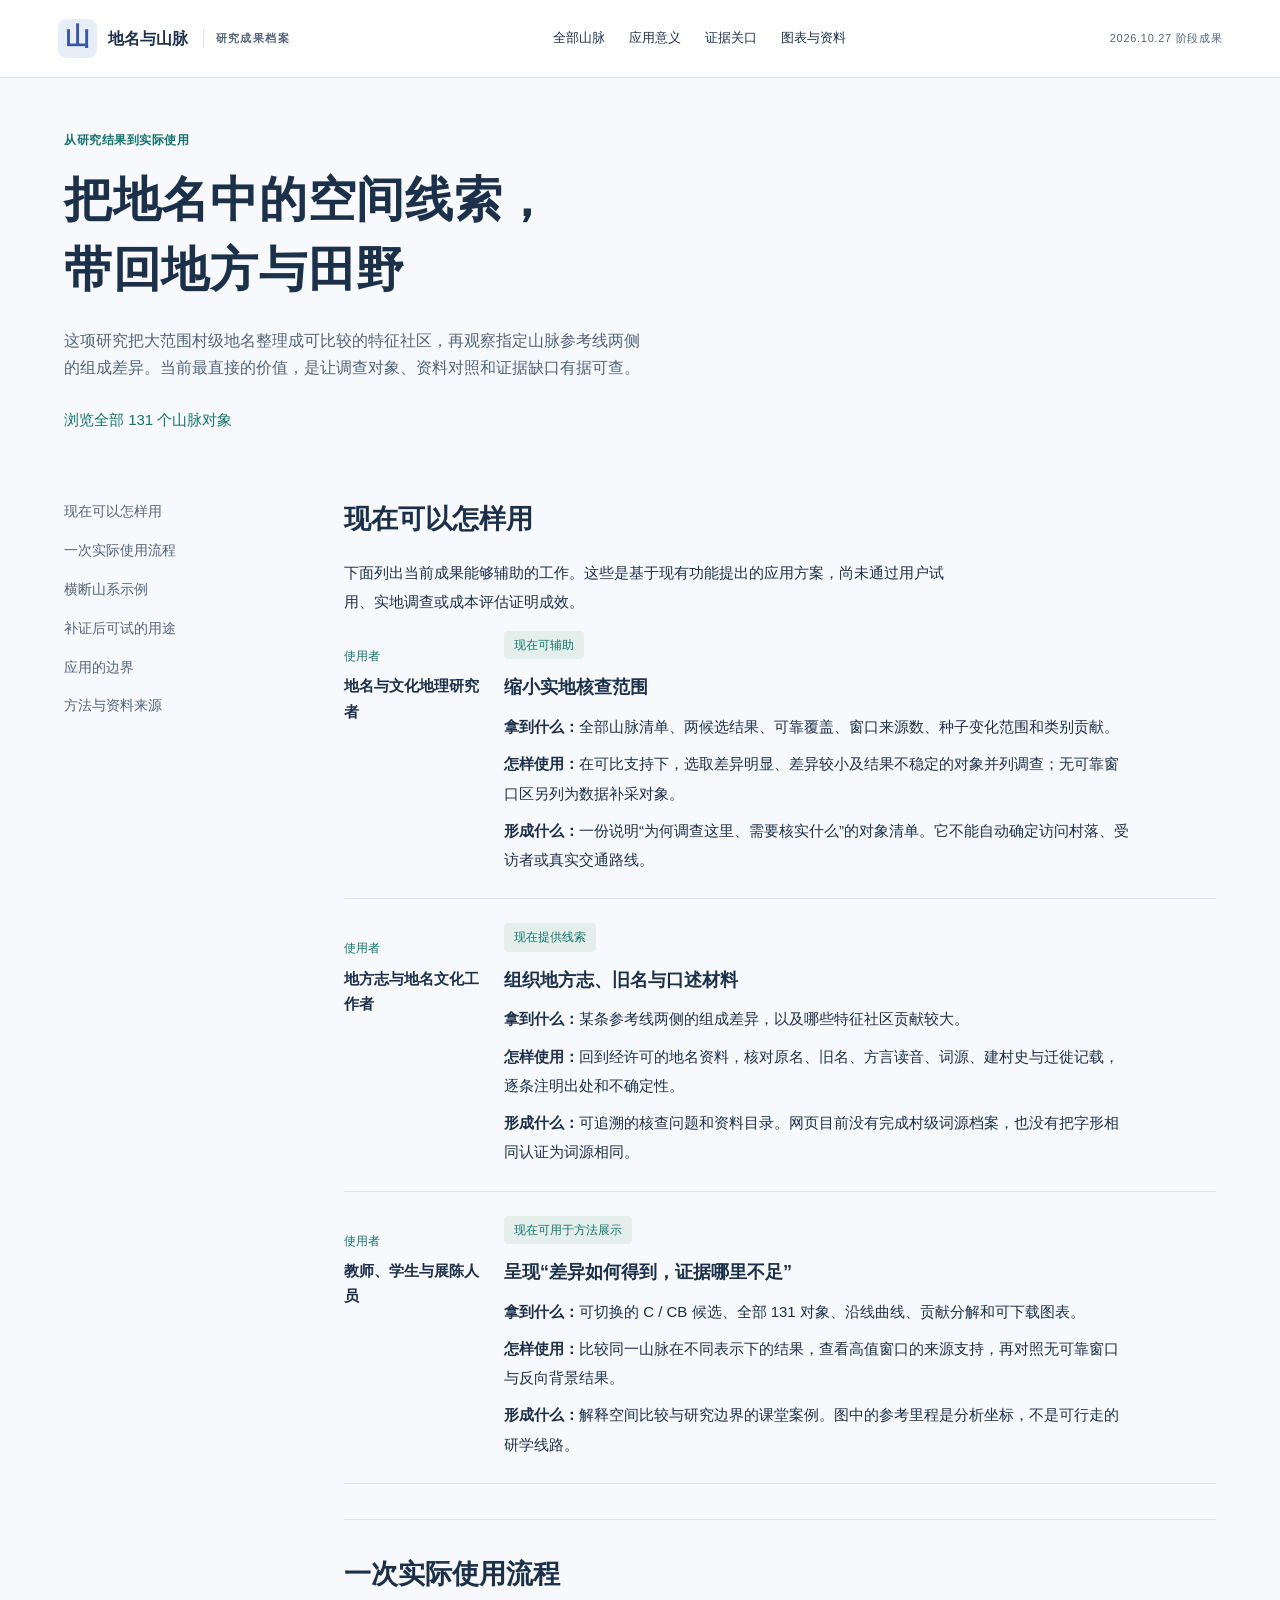
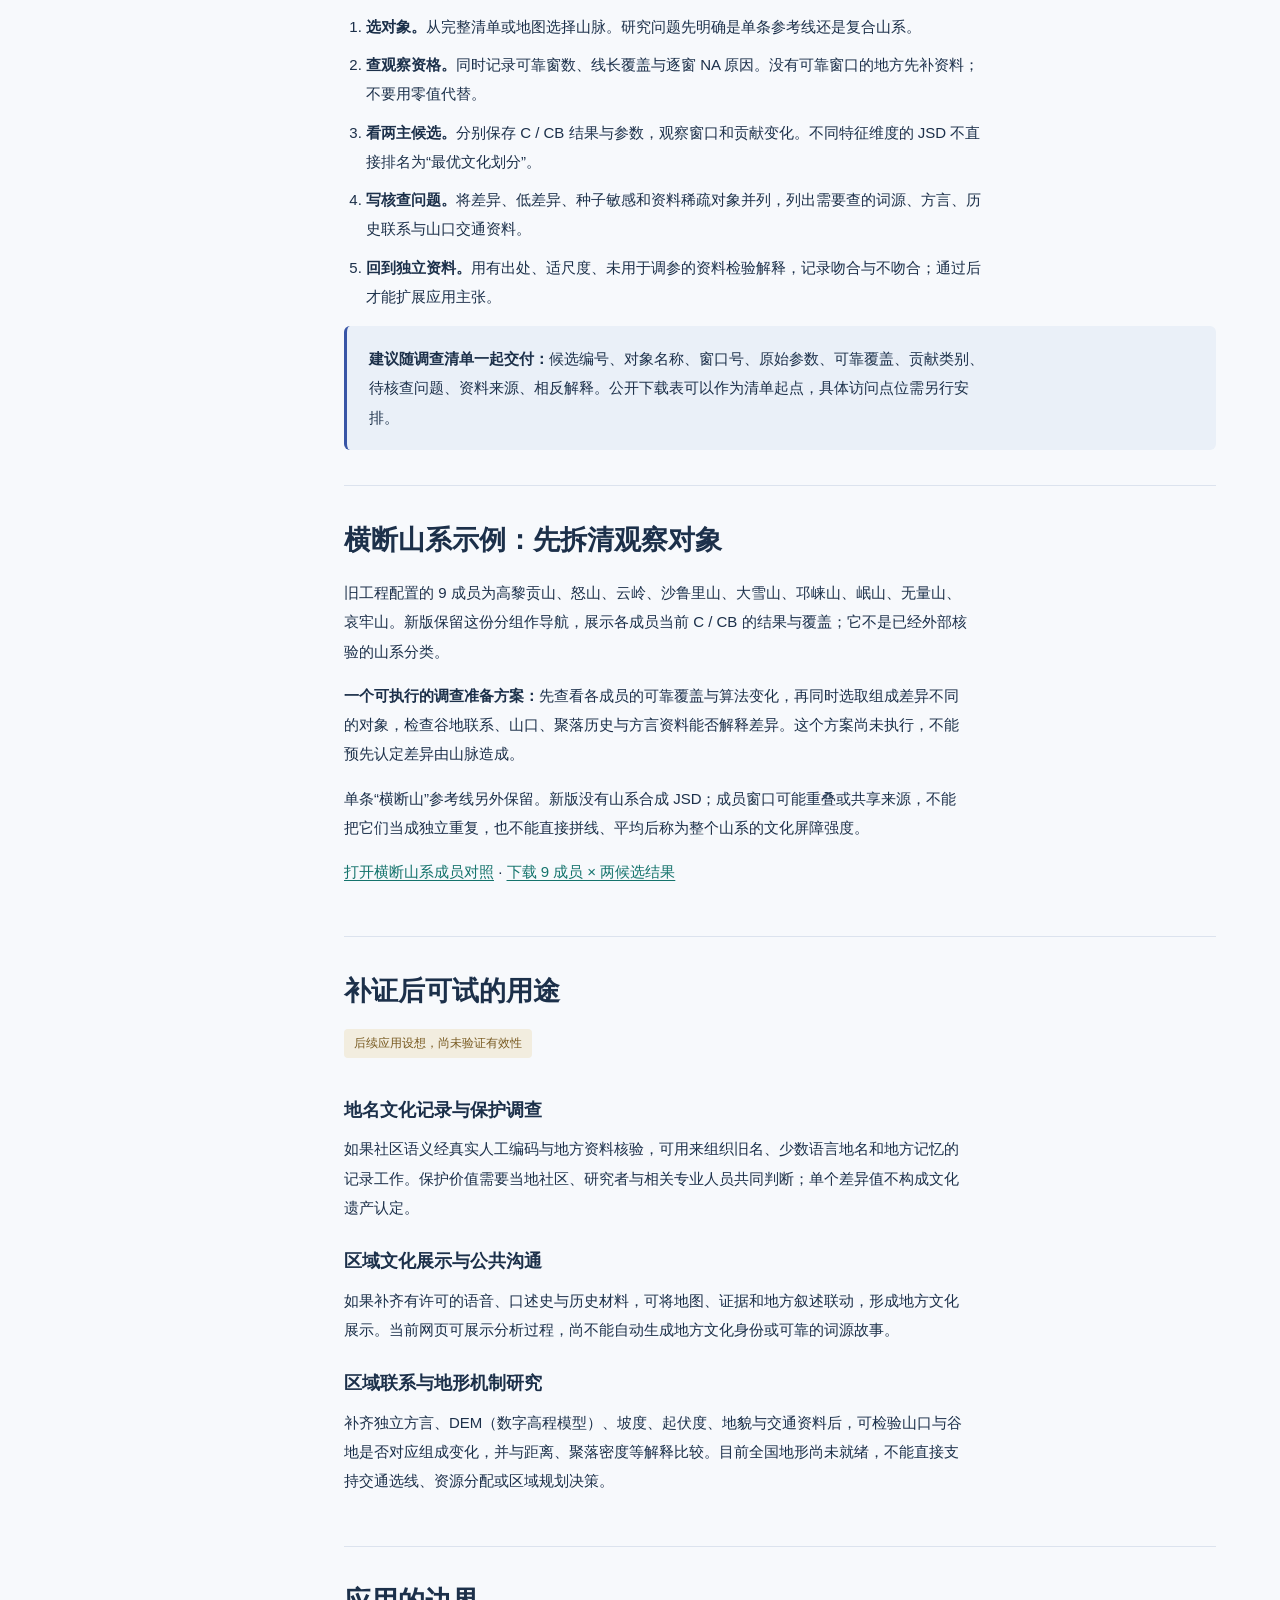
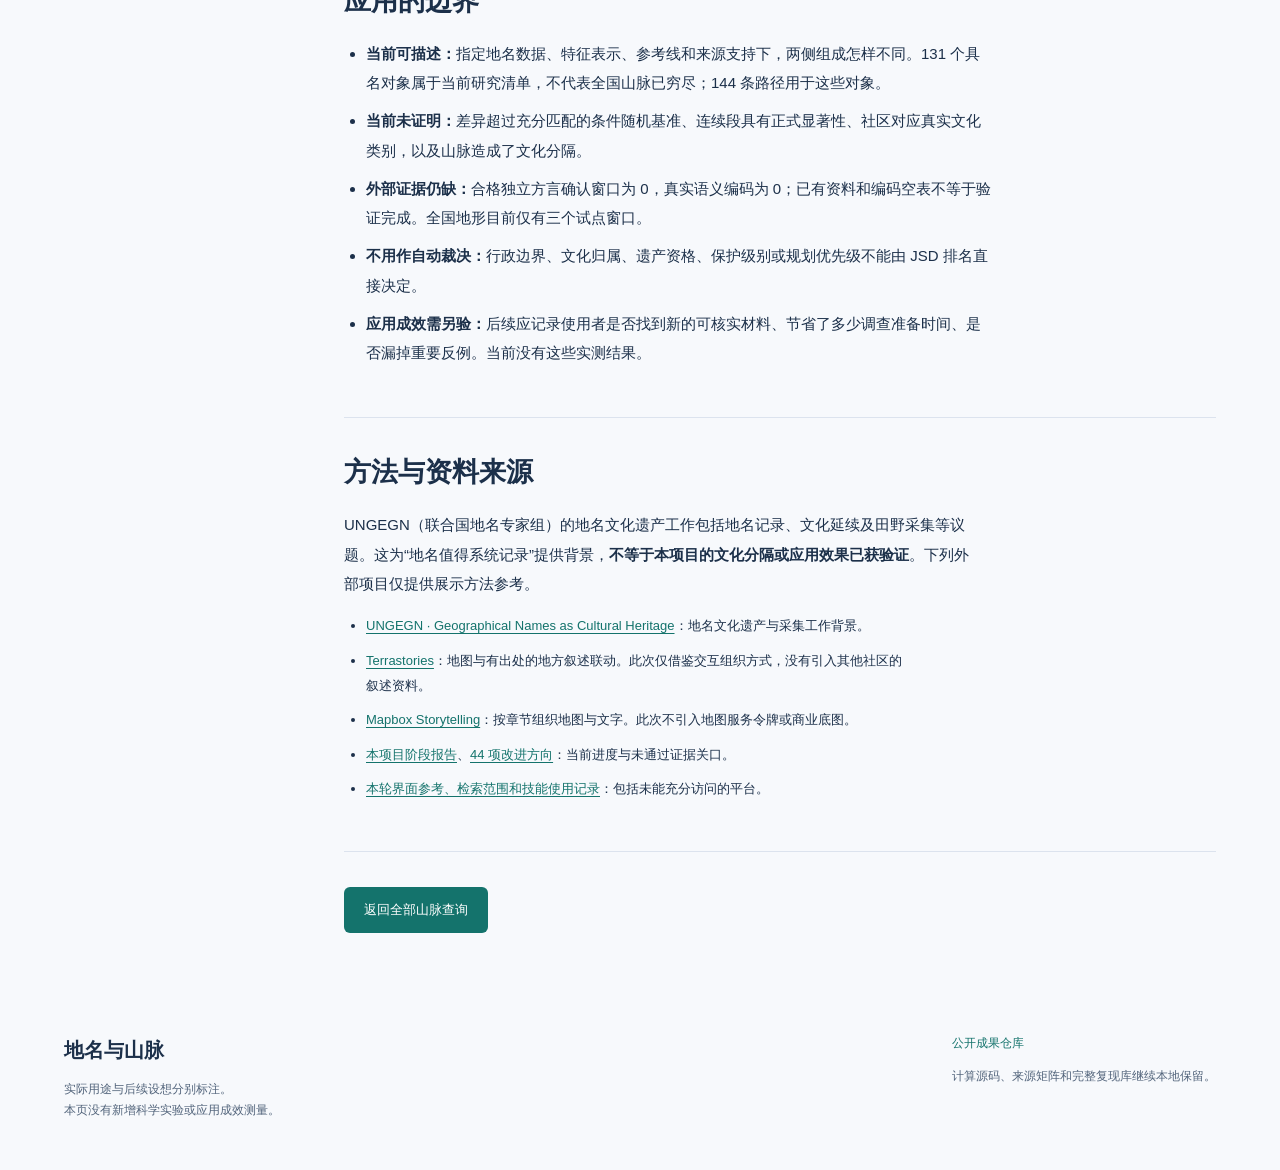
==== web/applications.html @ ae79dbb3 "Show all mountains, add composite-system member explorer and practical research applications" ====
<!doctype html>
<html lang="zh-CN">
<head><meta charset="utf-8"><meta name="viewport" content="width=device-width,initial-scale=1"><meta name="theme-color" content="#f7f9fc"><meta name="description" content="地名社区与山脉两侧组成差异研究的实际用途、调查流程、应用条件与证据限制。"><title>实际应用意义 · 地名与山脉</title><link rel="stylesheet" href="style.css?v=20261027b"></head>
<body><a class="skip-link" href="#main">跳到主要内容</a>
<header class="topbar"><a class="brand" href="index.html"><span class="brand-symbol">山</span> 地名与山脉 <span class="brand-sub">研究成果档案</span></a><nav aria-label="页面导航"><a href="index.html#explore">全部山脉</a><a href="applications.html" aria-current="page">应用意义</a><a href="index.html#evidence">证据关口</a><a href="index.html#figures">图表与资料</a></nav><span class="edition">2026.10.27 阶段成果</span></header>
<main id="main"><section class="app-hero"><p class="eyebrow">从研究结果到实际使用</p><h1>把地名中的空间线索，<br>带回地方与田野</h1><p>这项研究把大范围村级地名整理成可比较的特征社区，再观察指定山脉参考线两侧的组成差异。当前最直接的价值，是让调查对象、资料对照和证据缺口有据可查。</p><a class="app-back" href="index.html#explore">浏览全部 131 个山脉对象</a></section>
<div class="application-layout"><aside class="app-toc" aria-label="应用页面目录"><a href="#uses">现在可以怎样用</a><a href="#workflow">一次实际使用流程</a><a href="#hengduan">横断山系示例</a><a href="#future">补证后可试的用途</a><a href="#limits">应用的边界</a><a href="#sources">方法与资料来源</a></aside><div class="app-content">
<section id="uses"><h2>现在可以怎样用</h2><p>下面列出当前成果能够辅助的工作。这些是基于现有功能提出的应用方案，尚未通过用户试用、实地调查或成本评估证明成效。</p>
<article class="use-case"><dl><dt>使用者</dt><dd>地名与文化地理研究者</dd></dl><div><span class="application-status">现在可辅助</span><h3>缩小实地核查范围</h3><p><strong>拿到什么：</strong>全部山脉清单、两候选结果、可靠覆盖、窗口来源数、种子变化范围和类别贡献。</p><p><strong>怎样使用：</strong>在可比支持下，选取差异明显、差异较小及结果不稳定的对象并列调查；无可靠窗口区另列为数据补采对象。</p><p><strong>形成什么：</strong>一份说明“为何调查这里、需要核实什么”的对象清单。它不能自动确定访问村落、受访者或真实交通路线。</p></div></article>
<article class="use-case"><dl><dt>使用者</dt><dd>地方志与地名文化工作者</dd></dl><div><span class="application-status">现在提供线索</span><h3>组织地方志、旧名与口述材料</h3><p><strong>拿到什么：</strong>某条参考线两侧的组成差异，以及哪些特征社区贡献较大。</p><p><strong>怎样使用：</strong>回到经许可的地名资料，核对原名、旧名、方言读音、词源、建村史与迁徙记载，逐条注明出处和不确定性。</p><p><strong>形成什么：</strong>可追溯的核查问题和资料目录。网页目前没有完成村级词源档案，也没有把字形相同认证为词源相同。</p></div></article>
<article class="use-case"><dl><dt>使用者</dt><dd>教师、学生与展陈人员</dd></dl><div><span class="application-status">现在可用于方法展示</span><h3>呈现“差异如何得到，证据哪里不足”</h3><p><strong>拿到什么：</strong>可切换的 C / CB 候选、全部 131 对象、沿线曲线、贡献分解和可下载图表。</p><p><strong>怎样使用：</strong>比较同一山脉在不同表示下的结果，查看高值窗口的来源支持，再对照无可靠窗口与反向背景结果。</p><p><strong>形成什么：</strong>解释空间比较与研究边界的课堂案例。图中的参考里程是分析坐标，不是可行走的研学线路。</p></div></article>
</section>
<section id="workflow"><h2>一次实际使用流程</h2><ol><li><strong>选对象。</strong>从完整清单或地图选择山脉。研究问题先明确是单条参考线还是复合山系。</li><li><strong>查观察资格。</strong>同时记录可靠窗数、线长覆盖与逐窗 NA 原因。没有可靠窗口的地方先补资料；不要用零值代替。</li><li><strong>看两主候选。</strong>分别保存 C / CB 结果与参数，观察窗口和贡献变化。不同特征维度的 JSD 不直接排名为“最优文化划分”。</li><li><strong>写核查问题。</strong>将差异、低差异、种子敏感和资料稀疏对象并列，列出需要查的词源、方言、历史联系与山口交通资料。</li><li><strong>回到独立资料。</strong>用有出处、适尺度、未用于调参的资料检验解释，记录吻合与不吻合；通过后才能扩展应用主张。</li></ol><div class="case-note"><p><strong>建议随调查清单一起交付：</strong>候选编号、对象名称、窗口号、原始参数、可靠覆盖、贡献类别、待核查问题、资料来源、相反解释。公开下载表可以作为清单起点，具体访问点位需另行安排。</p></div></section>
<section id="hengduan"><h2>横断山系示例：先拆清观察对象</h2><p>旧工程配置的 9 成员为高黎贡山、怒山、云岭、沙鲁里山、大雪山、邛崃山、岷山、无量山、哀牢山。新版保留这份分组作导航，展示各成员当前 C / CB 的结果与覆盖；它不是已经外部核验的山系分类。</p><p><strong>一个可执行的调查准备方案：</strong>先查看各成员的可靠覆盖与算法变化，再同时选取组成差异不同的对象，检查谷地联系、山口、聚落历史与方言资料能否解释差异。这个方案尚未执行，不能预先认定差异由山脉造成。</p><p>单条“横断山”参考线另外保留。新版没有山系合成 JSD；成员窗口可能重叠或共享来源，不能把它们当成独立重复，也不能直接拼线、平均后称为整个山系的文化屏障强度。</p><p><a href="index.html?mountain=%E9%AB%98%E9%BB%8E%E8%B4%A1%E5%B1%B1&amp;candidate=C_T20_base&amp;system=hengduan#explore">打开横断山系成员对照</a> · <a href="downloads/hengduan_members_comparison.csv">下载 9 成员 × 两候选结果</a></p></section>
<section id="future"><h2>补证后可试的用途</h2><span class="application-status later">后续应用设想，尚未验证有效性</span><h3>地名文化记录与保护调查</h3><p>如果社区语义经真实人工编码与地方资料核验，可用来组织旧名、少数语言地名和地方记忆的记录工作。保护价值需要当地社区、研究者与相关专业人员共同判断；单个差异值不构成文化遗产认定。</p><h3>区域文化展示与公共沟通</h3><p>如果补齐有许可的语音、口述史与历史材料，可将地图、证据和地方叙述联动，形成地方文化展示。当前网页可展示分析过程，尚不能自动生成地方文化身份或可靠的词源故事。</p><h3>区域联系与地形机制研究</h3><p>补齐独立方言、DEM（数字高程模型）、坡度、起伏度、地貌与交通资料后，可检验山口与谷地是否对应组成变化，并与距离、聚落密度等解释比较。目前全国地形尚未就绪，不能直接支持交通选线、资源分配或区域规划决策。</p></section>
<section id="limits"><h2>应用的边界</h2><ul><li><strong>当前可描述：</strong>指定地名数据、特征表示、参考线和来源支持下，两侧组成怎样不同。131 个具名对象属于当前研究清单，不代表全国山脉已穷尽；144 条路径用于这些对象。</li><li><strong>当前未证明：</strong>差异超过充分匹配的条件随机基准、连续段具有正式显著性、社区对应真实文化类别，以及山脉造成了文化分隔。</li><li><strong>外部证据仍缺：</strong>合格独立方言确认窗口为 0，真实语义编码为 0；已有资料和编码空表不等于验证完成。全国地形目前仅有三个试点窗口。</li><li><strong>不用作自动裁决：</strong>行政边界、文化归属、遗产资格、保护级别或规划优先级不能由 JSD 排名直接决定。</li><li><strong>应用成效需另验：</strong>后续应记录使用者是否找到新的可核实材料、节省了多少调查准备时间、是否漏掉重要反例。当前没有这些实测结果。</li></ul></section>
<section id="sources"><h2>方法与资料来源</h2><p>UNGEGN（联合国地名专家组）的地名文化遗产工作包括地名记录、文化延续及田野采集等议题。这为“地名值得系统记录”提供背景，<strong>不等于本项目的文化分隔或应用效果已获验证</strong>。下列外部项目仅提供展示方法参考。</p><ul class="reference-list"><li><a href="https://unstats.un.org/unsd/ungegn/working_groups/wg9.cshtml">UNGEGN · Geographical Names as Cultural Heritage</a>：地名文化遗产与采集工作背景。</li><li><a href="https://github.com/Terrastories/terrastories">Terrastories</a>：地图与有出处的地方叙述联动。此次仅借鉴交互组织方式，没有引入其他社区的叙述资料。</li><li><a href="https://github.com/mapbox/storytelling">Mapbox Storytelling</a>：按章节组织地图与文字。此次不引入地图服务令牌或商业底图。</li><li><a href="downloads/research-status-20261027.pdf">本项目阶段报告</a>、<a href="downloads/research-directions-20261027.pdf">44 项改进方向</a>：当前进度与未通过证据关口。</li><li><a href="design-notes.html">本轮界面参考、检索范围和技能使用记录</a>：包括未能充分访问的平台。</li></ul></section>
<a class="button" href="index.html#explore">返回全部山脉查询</a></div></div><footer><div><strong>地名与山脉</strong><p>实际用途与后续设想分别标注。<br>本页没有新增科学实验或应用成效测量。</p></div><div><a href="https://github.com/tunjixiao-spec/place_barrier_results">公开成果仓库</a><p>计算源码、来源矩阵和完整复现库继续本地保留。</p></div></footer></main></body></html>
---- web/style.css ----
:root{--paper:#fbfaf7;--ink:#223b35;--muted:#687b74;--line:#dfe5df;--teal:#187773;--orange:#ba6437;--serif:'Noto Serif SC','SimSun',serif;--sans:'Noto Sans SC','Microsoft YaHei',sans-serif}*{box-sizing:border-box}html{scroll-behavior:smooth;scroll-padding-top:90px}body{margin:0;background:var(--paper);color:var(--ink);font-family:var(--sans);font-size:14px;line-height:1.7}a{color:inherit;text-decoration:none}a:hover{color:var(--teal)}button,input,select{font:inherit}button,a,input,select,summary{outline-offset:5px}button{cursor:pointer}.topbar{height:80px;border-bottom:1px solid var(--line);display:flex;align-items:center;justify-content:space-between;padding:0 4.5%;gap:20px}.brand{font-weight:600;font-size:16px;display:flex;align-items:center;gap:11px}.brand-symbol{font-family:var(--serif);font-size:25px;color:var(--teal);border:1px solid var(--teal);width:39px;height:39px;line-height:35px;text-align:center}.brand-sub{font-size:11px;letter-spacing:1.4px;color:var(--muted);border-left:1px solid var(--line);padding-left:12px;margin-left:4px}nav{display:flex;gap:28px;font-size:12px}.edition{font-size:11px;letter-spacing:.7px;color:var(--muted)}main{max-width:1400px;margin:auto;padding:0 5%}.hero{padding:74px 0 58px;display:grid;grid-template-columns:1.5fr .7fr;gap:100px;align-items:center}.eyebrow{font-size:10px;letter-spacing:2px;text-transform:uppercase;color:var(--teal);font-weight:600;margin:0 0 15px}h1{font-family:var(--serif);font-size:clamp(32px,3.1vw,48px);line-height:1.5;letter-spacing:.7px;margin:0 0 22px;font-weight:600}h1 em{font-style:normal;color:var(--teal)}h2,h3,p{margin-top:0}h2{font-family:var(--serif);font-size:27px;font-weight:600;line-height:1.45;margin-bottom:0}h3{font-size:15px;font-weight:600;margin-bottom:9px}.hero-copy{max-width:610px;color:var(--muted);line-height:1.95;font-size:14px}.hero-actions{display:flex;align-items:center;gap:28px;margin-top:28px}.button{background:var(--teal);border:0;color:white;display:inline-flex;align-items:center;gap:24px;padding:12px 21px;font-size:12px;white-space:nowrap}.button:hover{background:#125c58;color:white}.text-link{color:var(--teal);font-size:12px;border-bottom:1px solid #a8c3bb;padding:3px 0}.hero-note{border-top:2px solid var(--orange);padding:22px 0 10px;align-self:center}.tiny-label{color:var(--orange);font-size:10px;letter-spacing:2px}.hero-note>p{font-family:var(--serif);font-size:25px;line-height:1.65;margin:15px 0}.hero-note>span:last-of-type{font-size:12px;line-height:1.9;color:var(--muted)}.rule{height:1px;background:var(--line);margin:20px 0}.parameter-line{font-size:11px;letter-spacing:.8px;color:var(--muted);margin-top:23px;line-height:1.9}.stat-strip{display:grid;grid-template-columns:repeat(4,1fr);border-block:1px solid var(--line);padding:24px 0;margin-bottom:22px}.stat-strip>div{padding:0 27px;border-left:1px solid var(--line)}.stat-strip>div:first-child{padding-left:0;border:0}.stat-strip strong{font-size:31px;font-weight:500;letter-spacing:-1px;line-height:1.3;display:block}.stat-strip small{font-size:17px}.stat-strip span{font-size:11px;color:var(--muted);display:block;margin-top:7px}.section{padding:54px 0;border-bottom:1px solid var(--line)}.section-heading{display:flex;justify-content:space-between;align-items:flex-end;margin-bottom:28px;gap:25px}.section-heading>p{font-size:11px;color:var(--muted);line-height:1.8;margin-bottom:2px}.toolbar{display:flex;align-items:flex-end;gap:18px;margin-bottom:24px;background:#f0f3ee;padding:18px 21px}.toolbar label{display:flex;flex-direction:column;gap:6px;font-size:10px;color:var(--muted);letter-spacing:.7px}.toolbar select,.toolbar input{height:39px;border:1px solid #cad4cd;background:var(--paper);padding:7px 11px;color:var(--ink);font-size:12px;max-width:100%}.toolbar label:first-child{flex:1}.toolbar label:nth-child(2){flex:.8}.toolbar #load-state{font-size:10px;color:var(--muted);padding-bottom:8px;min-width:140px}.explorer-grid{display:grid;grid-template-columns:1.5fr .8fr;gap:22px}.map-card,.result-card,.chart-card{background:#fffefb;border:1px solid var(--line)}.map-card{padding:20px}.card-heading{display:flex;align-items:center;justify-content:space-between;gap:15px}.card-heading h3{margin-bottom:0}.card-heading p{margin:8px 0 0}.muted{font-size:10px;color:var(--muted)}#map{width:100%;display:block;height:auto;background:#f4f6f1;margin-top:15px}.map-legend{display:flex;align-items:center;gap:8px;flex-wrap:wrap;font-size:9px;margin-top:12px;color:var(--muted)}.map-legend>.muted{margin-left:auto}.legend-line{width:23px;height:2px;background:#9ea9a0;display:inline-block}.legend-line.selected{background:var(--orange);height:3px;margin-left:12px}.map-path{fill:none;stroke:#929f95;stroke-width:1.15;opacity:.65;cursor:pointer;vector-effect:non-scaling-stroke}.map-path:hover{stroke:var(--teal);stroke-width:3;opacity:1}.map-path.active{stroke:var(--orange);stroke-width:3.2;opacity:1}.result-card{padding:25px 25px 22px;border-top:3px solid var(--teal)}.result-card h2{font-size:32px;margin-bottom:8px}.result-card .eyebrow{font-size:10px}.main-number{margin:27px 0 24px}.main-number strong{font-size:40px;font-weight:500;line-height:1.2;letter-spacing:-1px;display:block}.main-number>span{font-size:10px;color:var(--muted)}.result-stats{display:grid;grid-template-columns:1fr 1fr;gap:19px 14px;padding-top:18px;border-top:1px solid var(--line)}.result-stats b{display:block;font-size:19px;font-weight:500}.result-stats span{font-size:10px;color:var(--muted)}.note{font-size:10px;line-height:1.9;color:var(--muted);background:#f3f5f0;padding:11px 12px;margin:23px 0 14px}.chart-card{margin-top:22px;padding:23px}.chip{font-size:10px;white-space:nowrap;border:1px solid #dec7ad;color:#936438;padding:3px 8px}#profile{width:100%;display:block;margin-top:18px}svg text{font-family:var(--sans);font-size:11px;fill:#62776e}#profile circle{cursor:pointer}#profile circle:hover{r:6}.caption{font-size:10px;color:var(--muted);margin:17px 0 0}.window-detail{font-size:11px;color:var(--muted);padding:12px 0;border-top:1px solid var(--line)}.contrib-row{display:grid;grid-template-columns:90px 1fr 110px;gap:16px;align-items:center;margin-top:9px;font-size:11px}.contrib-track{height:7px;background:#eef2ed}.contrib-track span{display:block;height:100%;background:var(--teal)}.contrib-value{text-align:right;color:var(--muted)}.all-results{margin-top:20px;border-block:1px solid var(--line)}summary{display:flex;justify-content:space-between;cursor:pointer;padding:17px 2px;font-size:12px;list-style:none}summary::-webkit-details-marker{display:none}.table-scroll{max-height:460px;overflow:auto}table{border-collapse:collapse;width:100%;font-size:11px;text-align:left}th{position:sticky;top:0;background:#eff3ed;z-index:1}td,th{border-bottom:1px solid var(--line);padding:10px 14px}td button{background:none;border:0;color:var(--teal);padding:0;font:inherit}.evidence-grid{display:grid;grid-template-columns:repeat(3,1fr);gap:20px}.evidence-card{padding:23px;border:1px solid var(--line);background:#fffefb}.status{font-size:9px;letter-spacing:.5px;display:inline-block;padding:3px 8px;margin-bottom:16px}.verified{background:#e7efea;color:var(--teal)}.partial{background:#f4e9dd;color:#996236}.pending{background:#ecefe9;color:#69736a}.evidence-card>p{font-size:12px;color:var(--muted);line-height:1.9}.evidence-card>strong{font-size:30px;display:block;font-weight:500;margin-top:23px}.evidence-card small{font-size:10px;color:var(--muted)}.evidence-card .fine{font-size:10px;margin:19px 0 0;padding-top:14px;border-top:1px solid var(--line)}.scope-line{display:flex;gap:30px;border-block:1px solid var(--line);margin-top:22px;padding:17px 5px;font-size:10px;color:var(--muted)}.scope-line>span{color:var(--teal);white-space:nowrap}.scope-line p{margin:0}.figure-grid{display:grid;grid-template-columns:1fr 1fr;gap:32px 24px}.figure-grid figure{margin:0;border:1px solid var(--line);background:#fffefb;display:flex;flex-direction:column}.figure-grid img{width:100%;height:275px;object-fit:contain;background:#fbfaf7}.figure-grid figure:last-child img{height:470px}.figure-grid figure:nth-child(3) img{height:470px}.figure-grid figcaption{padding:20px;display:flex;gap:17px;border-top:1px solid var(--line)}figcaption>span{font-family:var(--serif);font-size:24px;color:#98a89e}figcaption p{font-size:11px;color:var(--muted)}figcaption a{font-size:10px;color:var(--teal);margin-right:20px}.download-panel{margin-top:28px;background:#eef2eb;padding:26px 28px;display:flex;gap:45px;justify-content:space-between}.download-panel p{font-size:11px;max-width:350px;color:var(--muted)}.download-links{display:grid;grid-template-columns:1fr 1fr;gap:12px 24px;font-size:11px;color:var(--teal)}.route{display:grid;grid-template-columns:repeat(3,1fr);gap:30px;margin-bottom:28px}.route>div{border-top:2px solid #b3c8bc;padding-top:16px}.route span{font-size:10px;color:var(--orange)}.route h3{margin-top:10px}.route p{font-size:12px;color:var(--muted)}#direction-list details{border-bottom:1px solid var(--line)}#direction-list details>div{padding:2px 0 20px;font-size:12px;color:var(--muted)}#direction-list p{margin-bottom:8px}#direction-list summary>span:first-child{min-width:36px;color:var(--orange);font-size:10px}#direction-list summary{gap:12px;justify-content:flex-start}#direction-list summary>.muted{margin-left:auto}.origin{font-size:9px;color:var(--muted);margin-left:8px}footer{display:flex;justify-content:space-between;gap:30px;padding:40px 0 50px;font-size:11px}footer strong{font-family:var(--serif);font-size:20px}footer p{color:var(--muted);margin:12px 0 0;font-size:10px}footer a{color:var(--teal)}@media(max-width:950px){nav{gap:15px}.brand-sub,.edition{display:none}.hero{gap:45px;grid-template-columns:1.3fr .8fr}.explorer-grid{grid-template-columns:1.25fr 1fr}.toolbar{flex-wrap:wrap}.toolbar #load-state{width:100%}.evidence-grid{gap:12px}.result-card{padding:20px}.figure-grid img{height:230px}}@media(max-width:700px){.topbar{height:auto;padding:16px 5%;display:block}.brand{font-size:14px}nav{margin-top:16px;gap:22px;font-size:11px}main{padding:0 5%}.hero{padding:40px 0;display:block}.hero-note{margin-top:33px;padding-top:16px}.hero-note>p br{display:none}.hero-note>p{font-size:21px;margin:10px 0}.hero-note .rule{display:none}.parameter-line{margin-top:14px}.hero h1{font-size:31px}.stat-strip{grid-template-columns:1fr 1fr;gap:22px 0}.stat-strip>div{padding:0 17px}.stat-strip>div:nth-child(3){border-left:0;padding-left:0}.stat-strip strong{font-size:27px}.stat-strip span{font-size:9px}.section{padding:36px 0}.section-heading{display:block}.section-heading>p{margin-top:15px}h2{font-size:23px}.toolbar{padding:16px;gap:12px}.toolbar label:first-child,.toolbar label:nth-child(2){flex:1 1 100%}.toolbar .button{padding:10px 18px}.explorer-grid,.evidence-grid,.figure-grid,.route{grid-template-columns:1fr}.map-card{padding:14px}.result-card{padding:21px}.main-number{margin:20px 0}.result-stats{grid-template-columns:repeat(4,1fr);gap:8px}.result-stats b{font-size:16px}.result-stats span{font-size:9px}.card-heading{display:block}.card-heading .chip{display:inline-block;margin-top:12px}.chart-card{padding:17px}#profile{min-height:160px}.contrib-row{grid-template-columns:70px 1fr 90px;gap:10px}.figure-grid img,.figure-grid figure:nth-child(3) img{height:auto}.figure-grid figure:last-child img{height:480px}.download-panel{display:block;padding:20px}.download-links{margin-top:20px;grid-template-columns:1fr}.scope-line{gap:15px}.evidence-card>strong{font-size:27px}.route{gap:15px}footer{display:block}footer>div+div{margin-top:25px}}

/* Research atlas: all named objects remain visible, qualified and NA separated. */
:root{--paper:#f7f9fc;--ink:#1c304a;--muted:#52647b;--line:#dce3ee;--teal:#14736c;--orange:#3855a6}
body{font-size:15px}.topbar{background:#fff;min-height:78px;height:auto;padding-block:18px;flex-wrap:wrap}.brand-symbol{border:0;background:#e8eef8;color:#3855a6;border-radius:8px}nav{font-size:13px;gap:24px}main{max-width:1480px}.hero{padding:48px 0 38px;gap:72px}.hero h1{font-size:clamp(32px,3.5vw,50px);line-height:1.4;letter-spacing:0;color:var(--ink)}.hero-copy{font-size:15px}.eyebrow{font-size:12px;letter-spacing:.5px}.tiny-label{font-size:12px;letter-spacing:.5px}.hero-note{border-top:2px solid #a8b9d6}.hero-note>p{font-size:26px}.hero-note>span:last-of-type{font-size:13px}.parameter-line{font-size:12px;letter-spacing:0}.stat-strip{padding:20px 0}.stat-strip span{font-size:12px}.section-heading>p{font-size:12px}.button{font-size:13px;border-radius:6px;padding:12px 20px;gap:12px}.text-link{font-size:13px}.toolbar{border:1px solid var(--line);border-radius:10px;background:#edf2f8;gap:16px}.toolbar label{font-size:12px;letter-spacing:0}.toolbar input,.toolbar select{height:43px;font-size:14px;border-radius:5px;border-color:#b5c3d5;background:#fff}.toolbar #load-state{font-size:12px;min-width:160px}.catalog-intro{display:flex;gap:12px 25px;flex-wrap:wrap;font-size:13px;margin-bottom:20px;color:var(--muted)}.catalog-intro b{font-weight:600;color:var(--ink)}.catalog-intro a{color:var(--teal);margin-left:auto;text-decoration:underline;text-underline-offset:4px}.map-card,.result-card,.chart-card{border-radius:10px;background:#fff}.explorer-grid{grid-template-columns:minmax(0,1.7fr) minmax(275px,1fr);gap:20px}.muted{font-size:12px}.map-tools{display:flex;gap:6px;align-items:center;flex-wrap:wrap;margin-top:18px}.map-tools button,.secondary-button{border:1px solid #b8c5d9;background:#fff;color:var(--ink);border-radius:5px;min-height:38px;padding:6px 12px;font-size:13px}.map-tools button:hover,.secondary-button:hover{background:#e9effb;border-color:#3855a6}.map-tools label{margin-left:auto;font-size:12px;display:flex;align-items:center;gap:5px}.map-tools input{accent-color:var(--teal)}#map{background:#f1f5fb;border:1px solid #e4eaf4;border-radius:6px;cursor:grab;min-height:260px;aspect-ratio:8/5;user-select:none}#map:active{cursor:grabbing}.map-path{stroke:#33827c;stroke-width:1.5;opacity:.8;fill:none}.map-path.unsupported{stroke:#7b889b;stroke-dasharray:3 3;opacity:.8}.map-path.system-member{stroke:#8160ac;stroke-width:3;opacity:1;stroke-dasharray:none}.map-path.active{stroke:#3855a6;stroke-width:4;stroke-dasharray:none;opacity:1}.map-path:focus-visible{stroke:#0a5550;stroke-width:5;outline:2px solid #1c304a}.map-label{paint-order:stroke;stroke:#f7f9fc;stroke-width:3px;stroke-linejoin:round;fill:#364961}.active-label{fill:#243e85;font-weight:700}.legend-line{background:#33827c}.legend-line.no-support{background:none;border-top:2px dashed #7b889b}.legend-line.selected{background:#3855a6}.legend-line.system-line{background:#8160ac}.map-legend{font-size:11px;gap:7px}.map-legend .muted{margin-left:0;flex-basis:100%;font-size:11px}.map-instruction{font-size:12px;color:var(--muted);margin:10px 0 0}.main-number>span,.result-stats span{font-size:12px}.result-card .eyebrow{font-size:12px}.result-stats{gap:18px 12px}.result-stats b{font-size:20px}.note{font-size:12px;background:#eff3f9;border-radius:6px}.caption{font-size:12px}.chip{font-size:12px;border-color:#a9b9d4;color:#3855a6;white-space:normal}.window-detail{font-size:13px}.contrib-row{font-size:12px}.system-panel{margin-top:22px;padding:24px;border:1px solid #d7cce7;border-left:4px solid #8160ac;border-radius:8px;background:#fff}.system-panel .section-heading{margin-bottom:12px}.system-panel h3{font-size:22px}.system-panel>p,.method-detail p{font-size:13px;color:var(--muted);max-width:80ch}.member-list{display:flex;gap:8px;flex-wrap:wrap;margin:16px 0}.member-list a{background:#f2eff7;color:#64418d;border:1px solid #e2d9ee;border-radius:5px;padding:7px 12px;font-size:13px}.member-list a:hover{background:#e4daf1}.system-table{max-height:350px}.system-table caption{text-align:left;font-size:12px;color:var(--muted);padding:10px 12px;background:#f5f2f8}.method-detail summary{justify-content:flex-start;gap:12px}.method-detail summary:after{content:'＋';margin-left:auto}details[open]>summary:after{content:'−'}.method-detail{margin:12px 0}.all-results{padding-top:24px;margin-top:26px;border:0}.catalog-header{display:flex;flex-wrap:wrap;gap:18px;align-items:center;margin-bottom:16px}.catalog-header>div{margin-right:auto}.catalog-header h3{font-size:22px;margin:0}.catalog-header p{font-size:12px;margin:5px 0 0;color:var(--muted)}.catalog-header label{font-size:12px;display:flex;flex-direction:column;gap:4px}.catalog-header input{border:1px solid #a6b7cd;border-radius:5px;font-size:13px;padding:8px;background:#fff;max-width:100%}#catalog-count{font-size:12px;color:var(--muted)}table{font-size:13px;font-variant-numeric:tabular-nums}td,th{padding:11px 14px}th{background:#eaf0f8;white-space:nowrap}td a{color:var(--teal);text-decoration:underline;text-underline-offset:3px}.selected-row{background:#e9effb}.selected-row td:first-child{box-shadow:inset 3px 0 #3855a6}.table-scroll{border:1px solid var(--line);border-radius:7px;max-height:470px}.window-audit{margin-top:20px;border-top:1px solid var(--line)}.window-audit summary{font-size:14px;gap:20px}.window-audit summary:after{content:'＋'}.window-audit p{font-size:13px;color:var(--muted)}.application-teaser{display:grid;grid-template-columns:1fr 1.2fr;gap:60px}.application-teaser>div>p:not(.eyebrow){color:var(--muted);font-size:14px;margin:18px 0 22px;max-width:60ch}.teaser-uses{display:flex;flex-direction:column;gap:20px}.teaser-uses article{padding-left:20px;border-left:2px solid #a8bdce}.teaser-uses span{font-size:12px;color:var(--teal)}.teaser-uses h3{margin:6px 0;font-size:17px}.teaser-uses p{margin:0;font-size:13px;color:var(--muted)}.evidence-card>p{font-size:13px}.status{font-size:11px}.evidence-card small,.evidence-card .fine{font-size:12px}.scope-line{font-size:12px}.figure-grid figcaption p{font-size:13px}.figure-grid figcaption a{font-size:12px}.download-panel{border-radius:9px;background:#eaf0f8}.download-panel p,.download-links{font-size:13px}.route p{font-size:13px}#direction-list summary{font-size:14px}#direction-list summary>.muted{font-size:12px}.section-heading h2{font-size:28px}h2,h3{text-wrap:balance}button,a,input,select,summary{touch-action:manipulation;-webkit-tap-highlight-color:#dce7f9}button:focus-visible,a:focus-visible,input:focus-visible,select:focus-visible,summary:focus-visible{outline:3px solid #3855a6;outline-offset:3px}footer p,footer{font-size:12px}.sr-only,.skip-link:not(:focus){position:absolute;width:1px;height:1px;padding:0;margin:-1px;overflow:hidden;clip-path:inset(50%);white-space:nowrap;border:0}.skip-link:focus{position:fixed;top:8px;left:8px;z-index:100;background:#fff;padding:12px 20px;border:3px solid #3855a6}.table-scroll tr{content-visibility:auto;contain-intrinsic-size:auto 45px}.app-hero{max-width:850px;padding:52px 0 28px}.app-hero h1{font-size:clamp(32px,4vw,48px);line-height:1.45}.app-hero p{color:var(--muted);font-size:16px;max-width:65ch}.app-hero .eyebrow{font-size:12px;color:var(--teal)}.application-layout{display:grid;grid-template-columns:220px minmax(0,1fr);gap:60px;padding:30px 0 60px}.app-toc{position:sticky;top:25px;align-self:start;display:flex;flex-direction:column;gap:15px;font-size:14px}.app-toc a{color:var(--muted)}.app-content section{padding:0 0 35px;margin-bottom:35px;border-bottom:1px solid var(--line);scroll-margin-top:25px}.app-content h2{font-size:27px;margin:0 0 18px}.app-content h3{font-size:18px;margin-top:24px}.app-content p,.app-content li{font-size:15px;line-height:1.95;max-width:75ch}.app-content a{text-decoration:underline;text-underline-offset:3px;color:var(--teal)}.app-content ul,.app-content ol{padding-left:22px}.app-content li{margin-bottom:9px}.use-case{display:grid;grid-template-columns:140px minmax(0,1fr);gap:20px;padding:24px 0;border-bottom:1px solid var(--line)}.use-case:first-of-type{padding-top:0}.use-case h3{margin-top:0}.use-case dt{font-size:12px;color:var(--teal)}.use-case dd{margin:7px 0 0;font-size:15px;font-weight:600}.use-case p{margin:8px 0 0}.case-note{background:#eaf0f8;border-left:3px solid #3855a6;border-radius:6px;padding:18px 22px}.case-note p{margin:0}.reference-list li{font-size:13px}.application-status{display:inline-block;font-size:12px;color:var(--teal);background:#e4efec;padding:4px 10px;border-radius:4px;margin-bottom:13px}.application-status.later{color:#785a21;background:#f2eddf}.app-back{display:inline-flex;gap:12px;align-items:center;padding:10px 0;color:var(--teal)}
@media(max-width:1050px){nav{gap:16px}.explorer-grid{grid-template-columns:minmax(0,1.35fr) minmax(270px,1fr)}.toolbar{gap:12px}.toolbar #load-state{flex-basis:100%}.application-layout{grid-template-columns:170px minmax(0,1fr);gap:35px}.hero{gap:40px}.map-tools label{margin-left:0}}
@media(max-width:700px){body{font-size:14px}.topbar{padding:14px 5%;display:block}.topbar nav{overflow:auto;white-space:nowrap;gap:18px;margin-top:14px;padding:2px 1px 6px}.hero{padding:30px 0}.hero h1{font-size:35px}.hero-note{margin-top:26px}.hero-copy{font-size:14px}.hero-actions{flex-wrap:wrap;gap:16px}.stat-strip span{font-size:11px}.catalog-intro{gap:10px 15px;font-size:12px}.catalog-intro a{margin-left:0}.explorer-grid{grid-template-columns:minmax(0,1fr)}.toolbar label:first-child,.toolbar label:nth-child(2){flex-basis:100%}.toolbar #load-state{font-size:12px}.toolbar input,.toolbar select{width:100%}.map-card{padding:15px}.map-tools button{min-height:40px;padding:7px 10px}.map-tools label{font-size:12px}#map{min-height:0;aspect-ratio:8/5}.result-stats{grid-template-columns:1fr 1fr;gap:17px}.result-stats b{font-size:21px}.result-stats span{font-size:12px}.system-panel{padding:19px 16px}.system-panel .section-heading{display:flex;flex-wrap:wrap;align-items:center;gap:12px}.system-panel h3{font-size:21px}.catalog-header{gap:12px}.catalog-header>div{flex-basis:100%}.catalog-header label{flex:1;min-width:0}.catalog-header input{width:100%}.table-scroll td,.table-scroll th{padding:10px 12px;white-space:nowrap}.application-teaser{grid-template-columns:1fr;gap:30px}.section-heading h2{font-size:25px}.scope-line{font-size:12px}.contrib-row{font-size:11px;grid-template-columns:65px minmax(0,1fr) 100px}.figure-grid img,.figure-grid figure:nth-child(3) img{height:auto;aspect-ratio:auto}.application-layout{display:block;padding-top:10px}.app-toc{position:static;flex-direction:row;flex-wrap:wrap;gap:12px 18px;padding-bottom:24px;margin-bottom:24px;border-bottom:1px solid var(--line);font-size:13px}.use-case{grid-template-columns:1fr;gap:12px}.use-case dl{margin:0}.use-case dl dt,.use-case dl dd{display:inline;margin:0 8px 0 0;font-size:12px}.app-hero{padding:30px 0 20px}.app-hero h1{font-size:33px}.app-content h2{font-size:25px}.app-content p,.app-content li{font-size:14px}.app-content section{padding-bottom:28px}.case-note{padding:16px}.app-toc a{white-space:nowrap}}
@media(prefers-reduced-motion:reduce){html{scroll-behavior:auto}*,*:before,*:after{animation:none!important;transition:none!important}}
.app-content a.button{color:#fff;text-decoration:none}
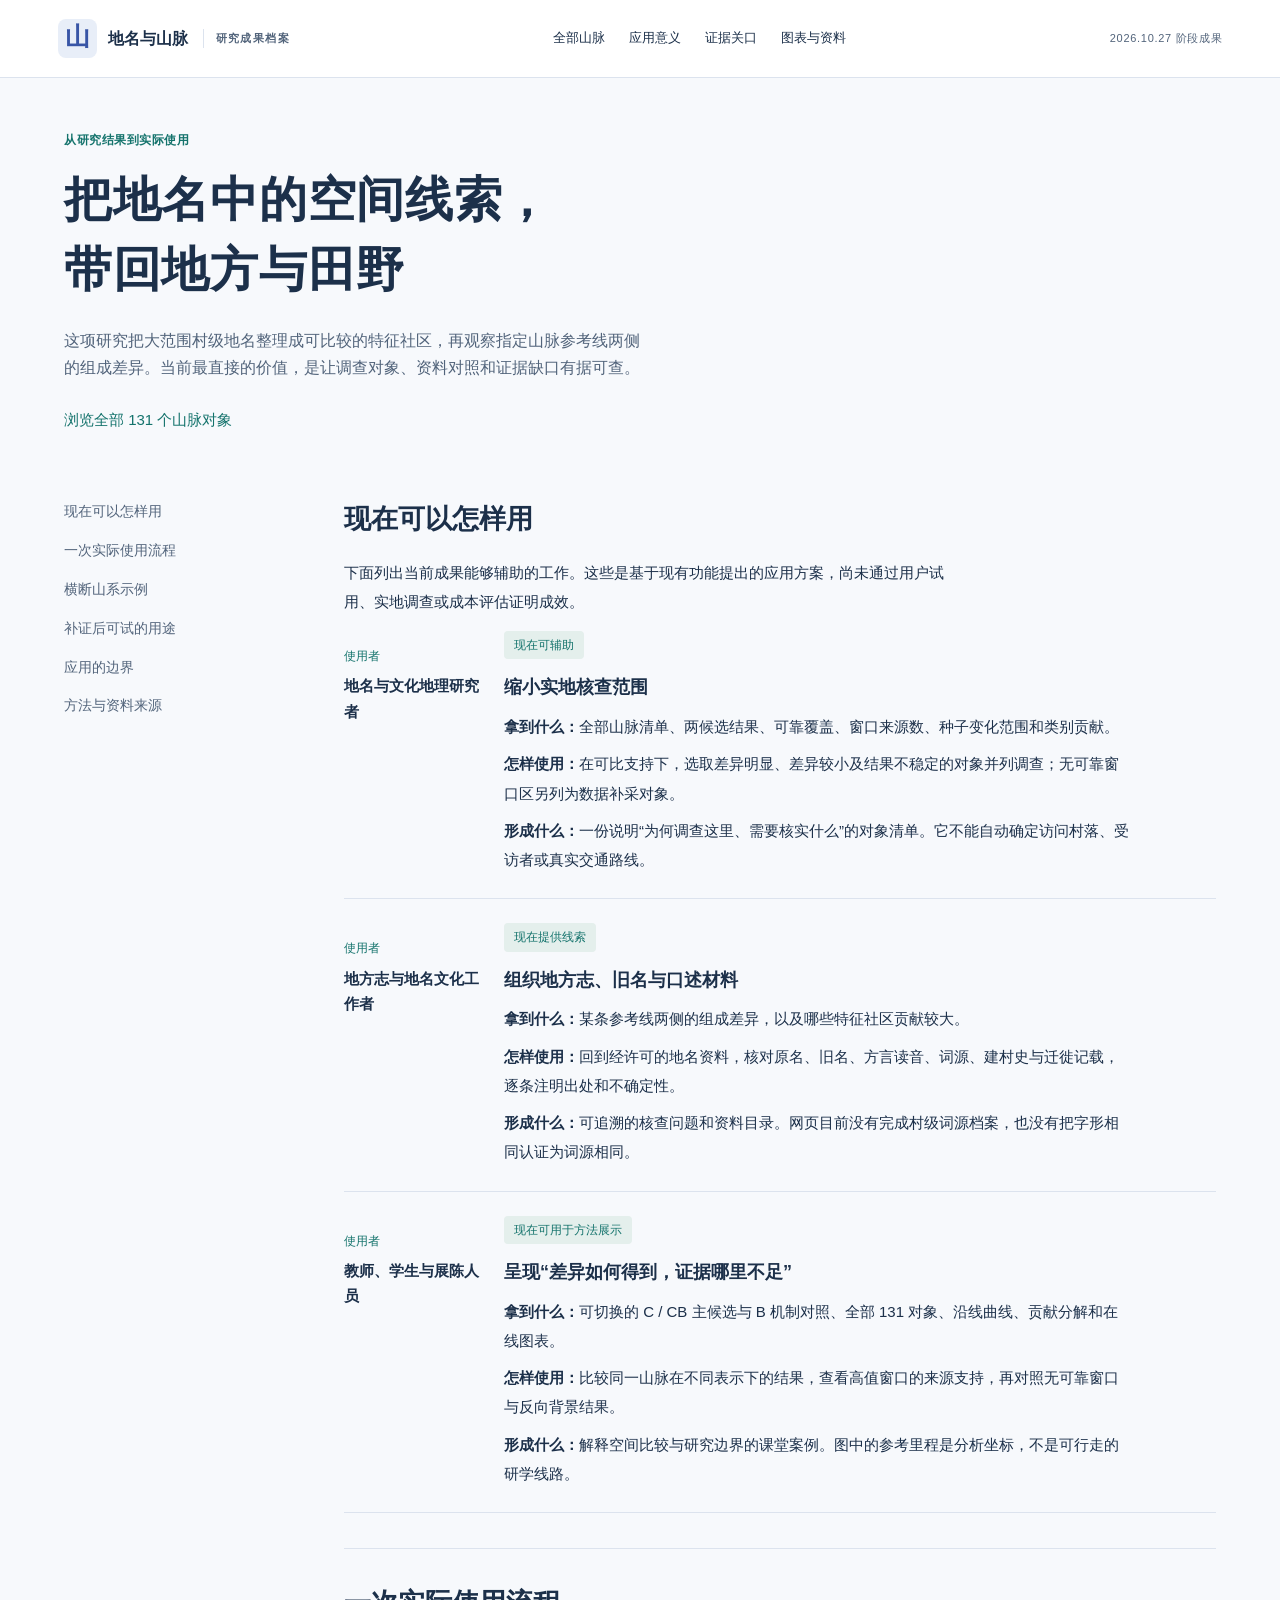
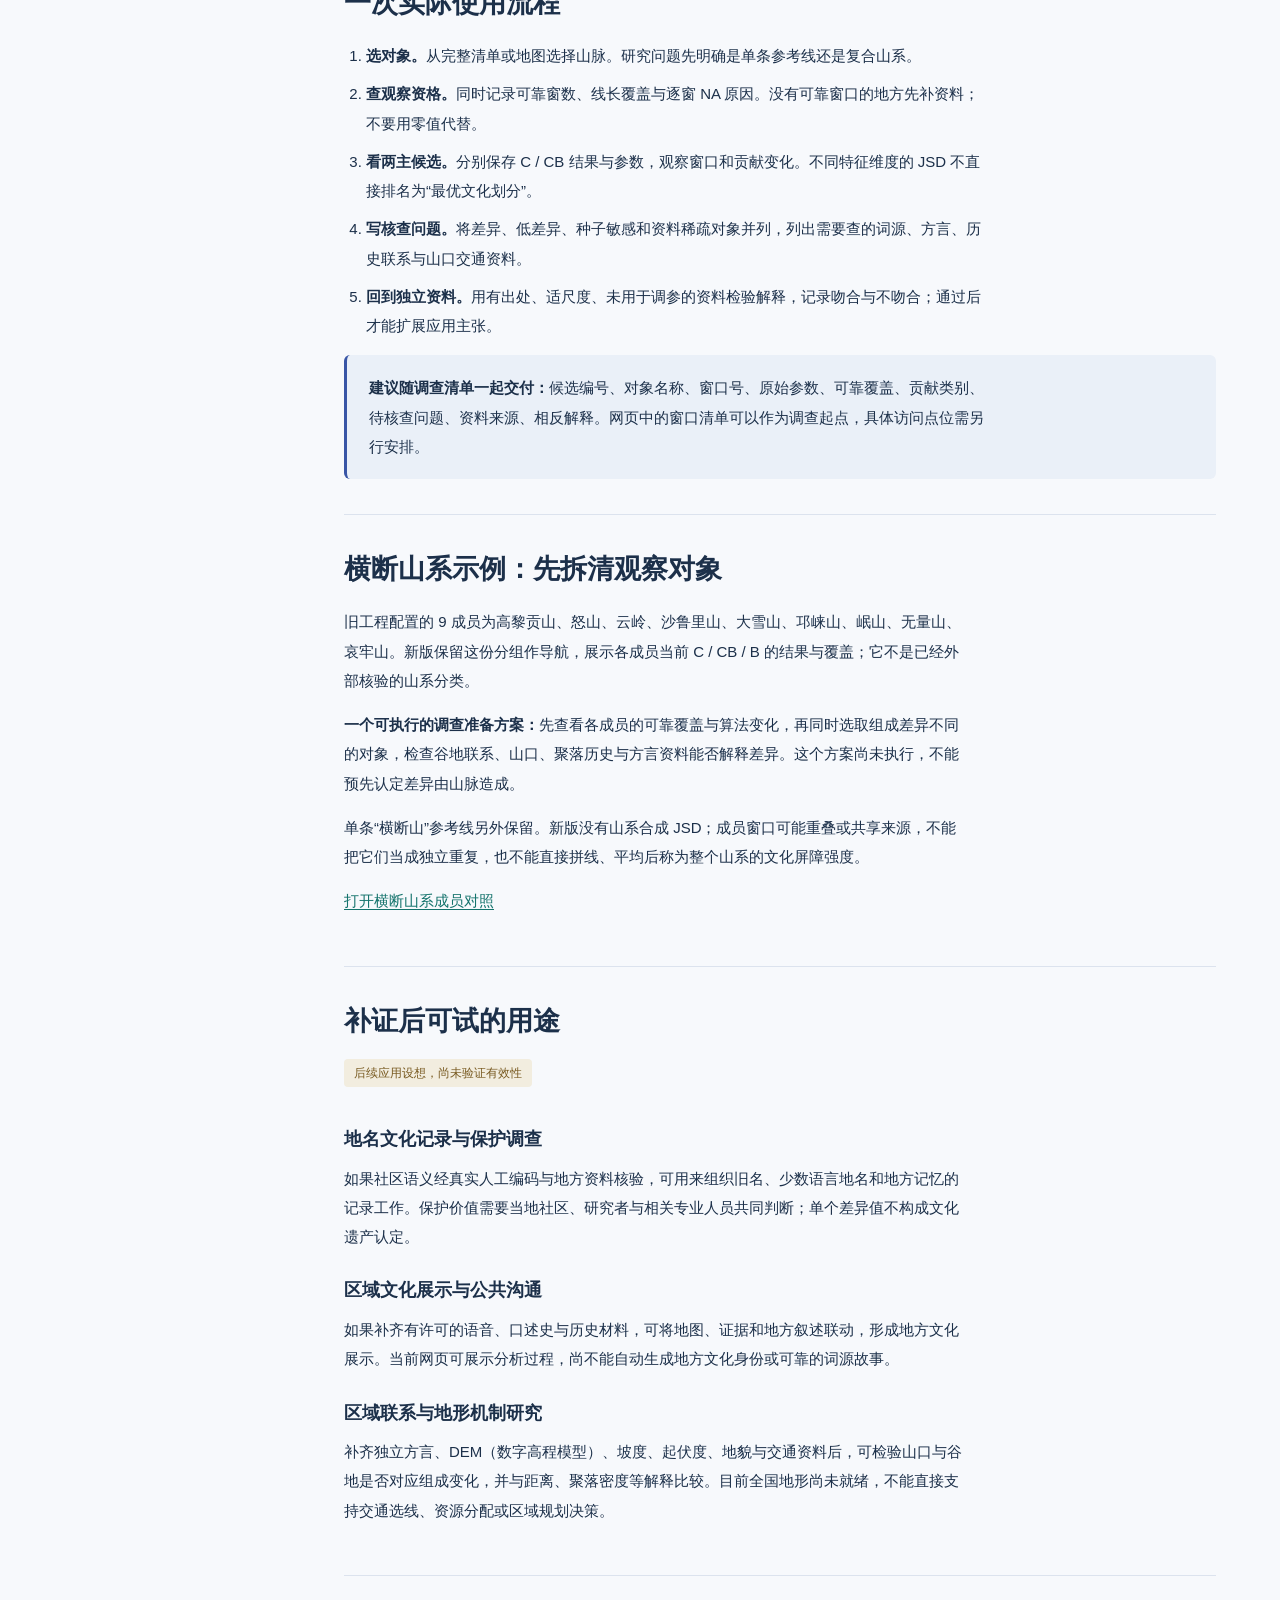
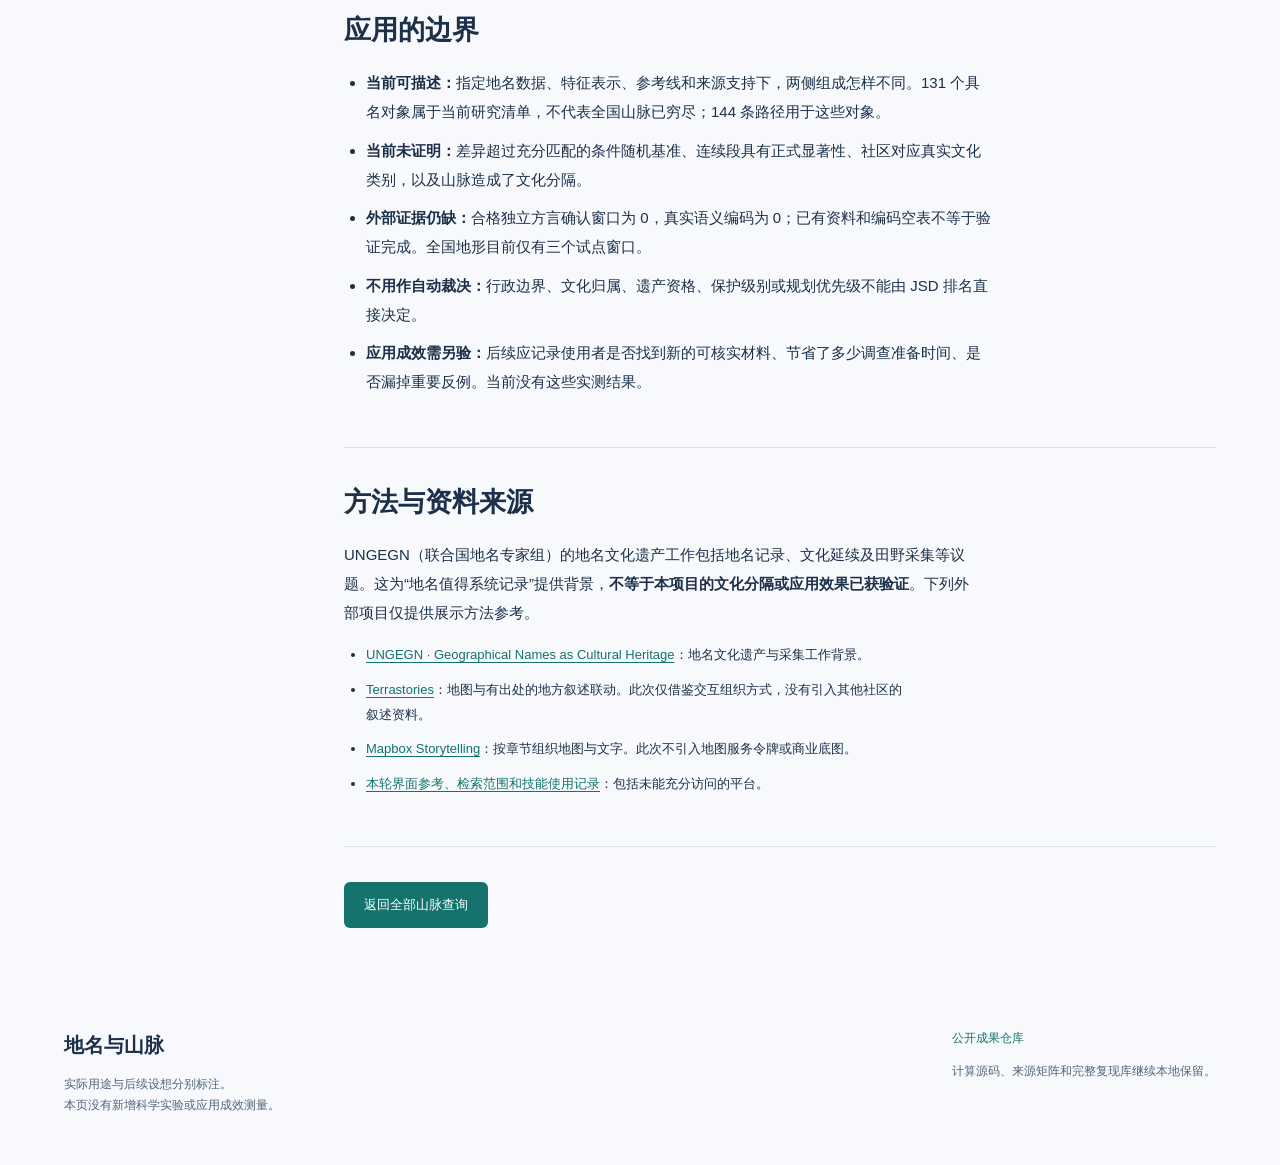
==== commit 9803b84e: "Add immediate mountain query, large map, B network and evidence-based JSD explanations" ====
--- a/web/applications.html
+++ b/web/applications.html
@@ -1,6 +1,6 @@
 <!doctype html>
 <html lang="zh-CN">
-<head><meta charset="utf-8"><meta name="viewport" content="width=device-width,initial-scale=1"><meta name="theme-color" content="#f7f9fc"><meta name="description" content="地名社区与山脉两侧组成差异研究的实际用途、调查流程、应用条件与证据限制。"><title>实际应用意义 · 地名与山脉</title><link rel="stylesheet" href="style.css?v=20261027b"></head>
+<head><meta charset="utf-8"><meta name="viewport" content="width=device-width,initial-scale=1"><meta name="theme-color" content="#f7f9fc"><meta name="description" content="地名社区与山脉两侧组成差异研究的实际用途、调查流程、应用条件与证据限制。"><title>实际应用意义 · 地名与山脉</title><link rel="stylesheet" href="style.css?v=20261027c"></head>
 <body><a class="skip-link" href="#main">跳到主要内容</a>
 <header class="topbar"><a class="brand" href="index.html"><span class="brand-symbol">山</span> 地名与山脉 <span class="brand-sub">研究成果档案</span></a><nav aria-label="页面导航"><a href="index.html#explore">全部山脉</a><a href="applications.html" aria-current="page">应用意义</a><a href="index.html#evidence">证据关口</a><a href="index.html#figures">图表与资料</a></nav><span class="edition">2026.10.27 阶段成果</span></header>
 <main id="main"><section class="app-hero"><p class="eyebrow">从研究结果到实际使用</p><h1>把地名中的空间线索，<br>带回地方与田野</h1><p>这项研究把大范围村级地名整理成可比较的特征社区，再观察指定山脉参考线两侧的组成差异。当前最直接的价值，是让调查对象、资料对照和证据缺口有据可查。</p><a class="app-back" href="index.html#explore">浏览全部 131 个山脉对象</a></section>
@@ -8,11 +8,11 @@
 <section id="uses"><h2>现在可以怎样用</h2><p>下面列出当前成果能够辅助的工作。这些是基于现有功能提出的应用方案，尚未通过用户试用、实地调查或成本评估证明成效。</p>
 <article class="use-case"><dl><dt>使用者</dt><dd>地名与文化地理研究者</dd></dl><div><span class="application-status">现在可辅助</span><h3>缩小实地核查范围</h3><p><strong>拿到什么：</strong>全部山脉清单、两候选结果、可靠覆盖、窗口来源数、种子变化范围和类别贡献。</p><p><strong>怎样使用：</strong>在可比支持下，选取差异明显、差异较小及结果不稳定的对象并列调查；无可靠窗口区另列为数据补采对象。</p><p><strong>形成什么：</strong>一份说明“为何调查这里、需要核实什么”的对象清单。它不能自动确定访问村落、受访者或真实交通路线。</p></div></article>
 <article class="use-case"><dl><dt>使用者</dt><dd>地方志与地名文化工作者</dd></dl><div><span class="application-status">现在提供线索</span><h3>组织地方志、旧名与口述材料</h3><p><strong>拿到什么：</strong>某条参考线两侧的组成差异，以及哪些特征社区贡献较大。</p><p><strong>怎样使用：</strong>回到经许可的地名资料，核对原名、旧名、方言读音、词源、建村史与迁徙记载，逐条注明出处和不确定性。</p><p><strong>形成什么：</strong>可追溯的核查问题和资料目录。网页目前没有完成村级词源档案，也没有把字形相同认证为词源相同。</p></div></article>
-<article class="use-case"><dl><dt>使用者</dt><dd>教师、学生与展陈人员</dd></dl><div><span class="application-status">现在可用于方法展示</span><h3>呈现“差异如何得到，证据哪里不足”</h3><p><strong>拿到什么：</strong>可切换的 C / CB 候选、全部 131 对象、沿线曲线、贡献分解和可下载图表。</p><p><strong>怎样使用：</strong>比较同一山脉在不同表示下的结果，查看高值窗口的来源支持，再对照无可靠窗口与反向背景结果。</p><p><strong>形成什么：</strong>解释空间比较与研究边界的课堂案例。图中的参考里程是分析坐标，不是可行走的研学线路。</p></div></article>
+<article class="use-case"><dl><dt>使用者</dt><dd>教师、学生与展陈人员</dd></dl><div><span class="application-status">现在可用于方法展示</span><h3>呈现“差异如何得到，证据哪里不足”</h3><p><strong>拿到什么：</strong>可切换的 C / CB 主候选与 B 机制对照、全部 131 对象、沿线曲线、贡献分解和在线图表。</p><p><strong>怎样使用：</strong>比较同一山脉在不同表示下的结果，查看高值窗口的来源支持，再对照无可靠窗口与反向背景结果。</p><p><strong>形成什么：</strong>解释空间比较与研究边界的课堂案例。图中的参考里程是分析坐标，不是可行走的研学线路。</p></div></article>
 </section>
-<section id="workflow"><h2>一次实际使用流程</h2><ol><li><strong>选对象。</strong>从完整清单或地图选择山脉。研究问题先明确是单条参考线还是复合山系。</li><li><strong>查观察资格。</strong>同时记录可靠窗数、线长覆盖与逐窗 NA 原因。没有可靠窗口的地方先补资料；不要用零值代替。</li><li><strong>看两主候选。</strong>分别保存 C / CB 结果与参数，观察窗口和贡献变化。不同特征维度的 JSD 不直接排名为“最优文化划分”。</li><li><strong>写核查问题。</strong>将差异、低差异、种子敏感和资料稀疏对象并列，列出需要查的词源、方言、历史联系与山口交通资料。</li><li><strong>回到独立资料。</strong>用有出处、适尺度、未用于调参的资料检验解释，记录吻合与不吻合；通过后才能扩展应用主张。</li></ol><div class="case-note"><p><strong>建议随调查清单一起交付：</strong>候选编号、对象名称、窗口号、原始参数、可靠覆盖、贡献类别、待核查问题、资料来源、相反解释。公开下载表可以作为清单起点，具体访问点位需另行安排。</p></div></section>
-<section id="hengduan"><h2>横断山系示例：先拆清观察对象</h2><p>旧工程配置的 9 成员为高黎贡山、怒山、云岭、沙鲁里山、大雪山、邛崃山、岷山、无量山、哀牢山。新版保留这份分组作导航，展示各成员当前 C / CB 的结果与覆盖；它不是已经外部核验的山系分类。</p><p><strong>一个可执行的调查准备方案：</strong>先查看各成员的可靠覆盖与算法变化，再同时选取组成差异不同的对象，检查谷地联系、山口、聚落历史与方言资料能否解释差异。这个方案尚未执行，不能预先认定差异由山脉造成。</p><p>单条“横断山”参考线另外保留。新版没有山系合成 JSD；成员窗口可能重叠或共享来源，不能把它们当成独立重复，也不能直接拼线、平均后称为整个山系的文化屏障强度。</p><p><a href="index.html?mountain=%E9%AB%98%E9%BB%8E%E8%B4%A1%E5%B1%B1&amp;candidate=C_T20_base&amp;system=hengduan#explore">打开横断山系成员对照</a> · <a href="downloads/hengduan_members_comparison.csv">下载 9 成员 × 两候选结果</a></p></section>
+<section id="workflow"><h2>一次实际使用流程</h2><ol><li><strong>选对象。</strong>从完整清单或地图选择山脉。研究问题先明确是单条参考线还是复合山系。</li><li><strong>查观察资格。</strong>同时记录可靠窗数、线长覆盖与逐窗 NA 原因。没有可靠窗口的地方先补资料；不要用零值代替。</li><li><strong>看两主候选。</strong>分别保存 C / CB 结果与参数，观察窗口和贡献变化。不同特征维度的 JSD 不直接排名为“最优文化划分”。</li><li><strong>写核查问题。</strong>将差异、低差异、种子敏感和资料稀疏对象并列，列出需要查的词源、方言、历史联系与山口交通资料。</li><li><strong>回到独立资料。</strong>用有出处、适尺度、未用于调参的资料检验解释，记录吻合与不吻合；通过后才能扩展应用主张。</li></ol><div class="case-note"><p><strong>建议随调查清单一起交付：</strong>候选编号、对象名称、窗口号、原始参数、可靠覆盖、贡献类别、待核查问题、资料来源、相反解释。网页中的窗口清单可以作为调查起点，具体访问点位需另行安排。</p></div></section>
+<section id="hengduan"><h2>横断山系示例：先拆清观察对象</h2><p>旧工程配置的 9 成员为高黎贡山、怒山、云岭、沙鲁里山、大雪山、邛崃山、岷山、无量山、哀牢山。新版保留这份分组作导航，展示各成员当前 C / CB / B 的结果与覆盖；它不是已经外部核验的山系分类。</p><p><strong>一个可执行的调查准备方案：</strong>先查看各成员的可靠覆盖与算法变化，再同时选取组成差异不同的对象，检查谷地联系、山口、聚落历史与方言资料能否解释差异。这个方案尚未执行，不能预先认定差异由山脉造成。</p><p>单条“横断山”参考线另外保留。新版没有山系合成 JSD；成员窗口可能重叠或共享来源，不能把它们当成独立重复，也不能直接拼线、平均后称为整个山系的文化屏障强度。</p><p><a href="index.html?mountain=%E9%AB%98%E9%BB%8E%E8%B4%A1%E5%B1%B1&amp;candidate=C_T20_base&amp;system=hengduan#explore">打开横断山系成员对照</a></p></section>
 <section id="future"><h2>补证后可试的用途</h2><span class="application-status later">后续应用设想，尚未验证有效性</span><h3>地名文化记录与保护调查</h3><p>如果社区语义经真实人工编码与地方资料核验，可用来组织旧名、少数语言地名和地方记忆的记录工作。保护价值需要当地社区、研究者与相关专业人员共同判断；单个差异值不构成文化遗产认定。</p><h3>区域文化展示与公共沟通</h3><p>如果补齐有许可的语音、口述史与历史材料，可将地图、证据和地方叙述联动，形成地方文化展示。当前网页可展示分析过程，尚不能自动生成地方文化身份或可靠的词源故事。</p><h3>区域联系与地形机制研究</h3><p>补齐独立方言、DEM（数字高程模型）、坡度、起伏度、地貌与交通资料后，可检验山口与谷地是否对应组成变化，并与距离、聚落密度等解释比较。目前全国地形尚未就绪，不能直接支持交通选线、资源分配或区域规划决策。</p></section>
 <section id="limits"><h2>应用的边界</h2><ul><li><strong>当前可描述：</strong>指定地名数据、特征表示、参考线和来源支持下，两侧组成怎样不同。131 个具名对象属于当前研究清单，不代表全国山脉已穷尽；144 条路径用于这些对象。</li><li><strong>当前未证明：</strong>差异超过充分匹配的条件随机基准、连续段具有正式显著性、社区对应真实文化类别，以及山脉造成了文化分隔。</li><li><strong>外部证据仍缺：</strong>合格独立方言确认窗口为 0，真实语义编码为 0；已有资料和编码空表不等于验证完成。全国地形目前仅有三个试点窗口。</li><li><strong>不用作自动裁决：</strong>行政边界、文化归属、遗产资格、保护级别或规划优先级不能由 JSD 排名直接决定。</li><li><strong>应用成效需另验：</strong>后续应记录使用者是否找到新的可核实材料、节省了多少调查准备时间、是否漏掉重要反例。当前没有这些实测结果。</li></ul></section>
-<section id="sources"><h2>方法与资料来源</h2><p>UNGEGN（联合国地名专家组）的地名文化遗产工作包括地名记录、文化延续及田野采集等议题。这为“地名值得系统记录”提供背景，<strong>不等于本项目的文化分隔或应用效果已获验证</strong>。下列外部项目仅提供展示方法参考。</p><ul class="reference-list"><li><a href="https://unstats.un.org/unsd/ungegn/working_groups/wg9.cshtml">UNGEGN · Geographical Names as Cultural Heritage</a>：地名文化遗产与采集工作背景。</li><li><a href="https://github.com/Terrastories/terrastories">Terrastories</a>：地图与有出处的地方叙述联动。此次仅借鉴交互组织方式，没有引入其他社区的叙述资料。</li><li><a href="https://github.com/mapbox/storytelling">Mapbox Storytelling</a>：按章节组织地图与文字。此次不引入地图服务令牌或商业底图。</li><li><a href="downloads/research-status-20261027.pdf">本项目阶段报告</a>、<a href="downloads/research-directions-20261027.pdf">44 项改进方向</a>：当前进度与未通过证据关口。</li><li><a href="design-notes.html">本轮界面参考、检索范围和技能使用记录</a>：包括未能充分访问的平台。</li></ul></section>
+<section id="sources"><h2>方法与资料来源</h2><p>UNGEGN（联合国地名专家组）的地名文化遗产工作包括地名记录、文化延续及田野采集等议题。这为“地名值得系统记录”提供背景，<strong>不等于本项目的文化分隔或应用效果已获验证</strong>。下列外部项目仅提供展示方法参考。</p><ul class="reference-list"><li><a href="https://unstats.un.org/unsd/ungegn/working_groups/wg9.cshtml">UNGEGN · Geographical Names as Cultural Heritage</a>：地名文化遗产与采集工作背景。</li><li><a href="https://github.com/Terrastories/terrastories">Terrastories</a>：地图与有出处的地方叙述联动。此次仅借鉴交互组织方式，没有引入其他社区的叙述资料。</li><li><a href="https://github.com/mapbox/storytelling">Mapbox Storytelling</a>：按章节组织地图与文字。此次不引入地图服务令牌或商业底图。</li><li><a href="design-notes.html">本轮界面参考、检索范围和技能使用记录</a>：包括未能充分访问的平台。</li></ul></section>
 <a class="button" href="index.html#explore">返回全部山脉查询</a></div></div><footer><div><strong>地名与山脉</strong><p>实际用途与后续设想分别标注。<br>本页没有新增科学实验或应用成效测量。</p></div><div><a href="https://github.com/tunjixiao-spec/place_barrier_results">公开成果仓库</a><p>计算源码、来源矩阵和完整复现库继续本地保留。</p></div></footer></main></body></html>
--- a/web/style.css
+++ b/web/style.css
@@ -7,3 +7,8 @@
 @media(max-width:700px){body{font-size:14px}.topbar{padding:14px 5%;display:block}.topbar nav{overflow:auto;white-space:nowrap;gap:18px;margin-top:14px;padding:2px 1px 6px}.hero{padding:30px 0}.hero h1{font-size:35px}.hero-note{margin-top:26px}.hero-copy{font-size:14px}.hero-actions{flex-wrap:wrap;gap:16px}.stat-strip span{font-size:11px}.catalog-intro{gap:10px 15px;font-size:12px}.catalog-intro a{margin-left:0}.explorer-grid{grid-template-columns:minmax(0,1fr)}.toolbar label:first-child,.toolbar label:nth-child(2){flex-basis:100%}.toolbar #load-state{font-size:12px}.toolbar input,.toolbar select{width:100%}.map-card{padding:15px}.map-tools button{min-height:40px;padding:7px 10px}.map-tools label{font-size:12px}#map{min-height:0;aspect-ratio:8/5}.result-stats{grid-template-columns:1fr 1fr;gap:17px}.result-stats b{font-size:21px}.result-stats span{font-size:12px}.system-panel{padding:19px 16px}.system-panel .section-heading{display:flex;flex-wrap:wrap;align-items:center;gap:12px}.system-panel h3{font-size:21px}.catalog-header{gap:12px}.catalog-header>div{flex-basis:100%}.catalog-header label{flex:1;min-width:0}.catalog-header input{width:100%}.table-scroll td,.table-scroll th{padding:10px 12px;white-space:nowrap}.application-teaser{grid-template-columns:1fr;gap:30px}.section-heading h2{font-size:25px}.scope-line{font-size:12px}.contrib-row{font-size:11px;grid-template-columns:65px minmax(0,1fr) 100px}.figure-grid img,.figure-grid figure:nth-child(3) img{height:auto;aspect-ratio:auto}.application-layout{display:block;padding-top:10px}.app-toc{position:static;flex-direction:row;flex-wrap:wrap;gap:12px 18px;padding-bottom:24px;margin-bottom:24px;border-bottom:1px solid var(--line);font-size:13px}.use-case{grid-template-columns:1fr;gap:12px}.use-case dl{margin:0}.use-case dl dt,.use-case dl dd{display:inline;margin:0 8px 0 0;font-size:12px}.app-hero{padding:30px 0 20px}.app-hero h1{font-size:33px}.app-content h2{font-size:25px}.app-content p,.app-content li{font-size:14px}.app-content section{padding-bottom:28px}.case-note{padding:16px}.app-toc a{white-space:nowrap}}
 @media(prefers-reduced-motion:reduce){html{scroll-behavior:auto}*,*:before,*:after{animation:none!important;transition:none!important}}
 .app-content a.button{color:#fff;text-decoration:none}
+
+/* Query-first view: large map, immediate selection, concise result interpretation. */
+[hidden]{display:none!important}.query-section{padding-top:26px}.query-heading{display:flex;gap:25px;align-items:baseline;margin-bottom:20px}.query-heading h1{font-family:var(--serif);font-size:30px;margin:0;line-height:1.4}.query-heading p{margin:0;font-size:14px;color:var(--muted)}.toolbar{margin-bottom:18px;gap:14px;align-items:flex-end}.toolbar label:first-child{flex:.9}.toolbar label:nth-child(2){flex:.85}.toolbar label:nth-child(3){flex:1}.toolbar #load-state{flex-basis:100%;padding:0;line-height:1.4}.explorer-grid{display:block}#map{height:clamp(470px,66vh,780px);width:100%;aspect-ratio:auto;max-height:none}.map-card{padding:18px}.map-card h2{font-size:22px}#expand-map{margin-left:10px}.map-card.map-expanded{position:fixed;inset:10px;z-index:80;display:flex;flex-direction:column;box-shadow:0 0 0 20px #1c304acc}.map-card.map-expanded #map{flex:1;height:auto;min-height:0}.map-card.map-expanded .map-legend{flex:none}.result-card{margin-top:16px;display:grid;grid-template-columns:minmax(180px,.9fr) minmax(190px,.85fr) minmax(0,1.8fr);gap:25px;align-items:center;border-top:1px solid var(--line);padding:22px}.result-card h2{font-size:28px;margin:0 0 6px}.result-card p{margin-bottom:5px}.result-card .main-number{margin:0}.result-card .main-number strong{font-size:36px}.result-card .main-number span{font-size:12px}.result-stats{grid-template-columns:repeat(4,1fr);border:0;padding:0;gap:12px}.result-stats b{font-size:20px}.result-stats span{font-size:11px}.interpretation{margin:18px 0;background:#edf3f8;border-radius:8px;padding:22px 24px}.interpretation h2{font-size:21px;margin-bottom:14px}.interpretation-line{display:grid;grid-template-columns:115px minmax(0,1fr);gap:14px;margin-top:12px}.interpretation-line strong{font-size:13px;font-weight:600;color:var(--teal)}.interpretation-line p{font-size:14px;line-height:1.85;margin:0;max-width:95ch}.chart-card{margin:18px 0}.chart-card h2{font-size:22px}.window-explanation{font-size:14px;line-height:1.9;color:var(--ink);margin:12px 0}.contrib-row{grid-template-columns:minmax(170px,1.1fr) minmax(100px,1fr) minmax(200px,1.2fr);font-size:13px;gap:15px}.contrib-value{text-align:left;font-size:12px}.inline-details{border-top:1px solid var(--line);margin-top:16px;padding:2px 0}.inline-details>summary,.full-composition>summary{font-size:14px;font-weight:600;justify-content:space-between}.inline-details>summary:after,.full-composition>summary:after{content:'＋';font-size:18px;color:var(--teal)}.inline-details[open]>summary:after,.full-composition[open]>summary:after{content:'−'}.inline-details>p{font-size:13px;color:var(--muted);line-height:1.9;max-width:90ch}.system-panel{margin-top:18px}.system-panel h2{font-size:22px}.system-panel>p{margin-bottom:12px}.network-controls{display:flex;align-items:center;gap:22px;flex-wrap:wrap;margin:20px 0}.network-controls label{font-size:13px;display:flex;gap:8px;align-items:center}.network-controls select{font-size:13px;border:1px solid #b5c3d5;border-radius:5px;background:#fff;color:var(--ink);padding:8px;max-width:100%}#network-state{font-size:12px;color:var(--muted)}#network-canvas{width:100%;height:480px;display:block;border:1px solid var(--line);border-radius:8px;background:#fff}#network-community-table button{border:0;background:transparent;color:var(--teal);text-decoration:underline;text-underline-offset:3px;font:inherit}.network-panel .catalog-intro{margin-top:16px}.full-composition{margin-top:12px}.full-composition summary{font-weight:400}.table-scroll caption{padding:8px;font-size:12px;text-align:left}body:has(.map-expanded){overflow:hidden}
+@media(max-width:1000px){.result-card{grid-template-columns:1fr 1fr}.result-stats{grid-column:1/-1}.toolbar label{min-width:180px;flex:1!important}.toolbar .button{flex:none}.query-heading{flex-wrap:wrap;gap:10px}}
+@media(max-width:700px){.query-section{padding-top:18px}.query-heading{display:block;margin-bottom:16px}.query-heading h1{font-size:27px;margin:0 0 7px}.query-heading p{font-size:13px}.toolbar{gap:12px;padding:14px}.toolbar label:first-child{flex-basis:100%!important}.toolbar label:nth-child(2),.toolbar label:nth-child(3){flex-basis:100%!important}.toolbar select,.toolbar input{height:42px}.toolbar #load-state{flex-basis:auto!important;font-size:11px;min-width:0;flex:1}.map-card{padding:12px}.map-tools{gap:6px;margin-top:12px}.map-card h2{font-size:19px}.map-legend{font-size:10px}#map{height:440px;min-height:0}.map-tools label{margin:0;font-size:12px}#expand-map{margin-left:0}.map-card.map-expanded{inset:6px}.result-card{padding:17px;gap:18px;grid-template-columns:1fr 1fr}.result-card h2{font-size:25px}.result-card .main-number strong{font-size:31px}.result-stats{grid-template-columns:repeat(2,1fr);gap:15px}.result-card .main-number span{font-size:10px}.interpretation{padding:18px}.interpretation h2{font-size:20px}.interpretation-line{display:block;margin-top:13px}.interpretation-line strong{display:block;margin-bottom:4px}.interpretation-line p{font-size:13px}.contrib-row{grid-template-columns:1fr;gap:5px;border-top:1px solid var(--line);padding-top:12px;margin-top:12px}.contrib-value{font-size:12px}.contrib-track{height:5px}.chart-card h2{font-size:20px}.network-controls{gap:14px}.network-controls label:first-child{width:100%;flex-wrap:wrap}.network-controls select{width:100%}#network-canvas{height:360px}.table-scroll td{max-width:290px;white-space:normal}#profile{min-height:180px}}
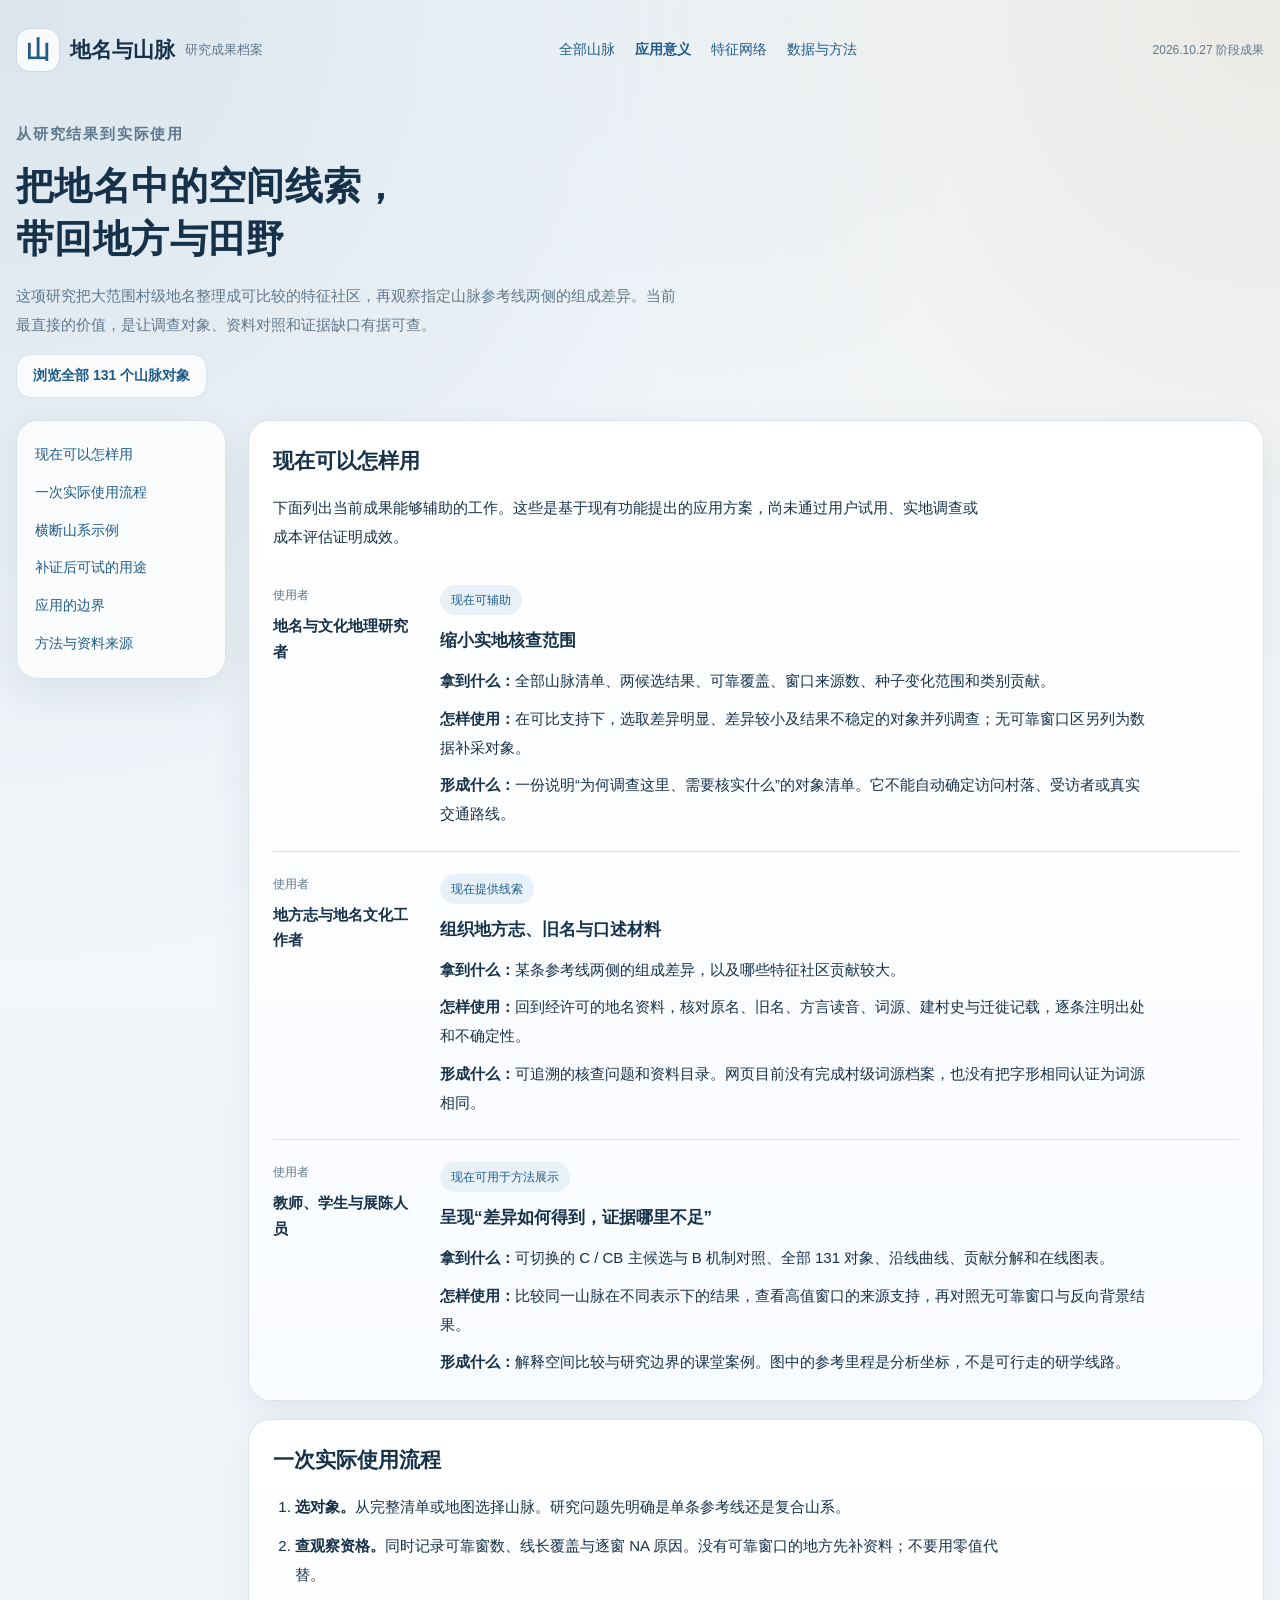
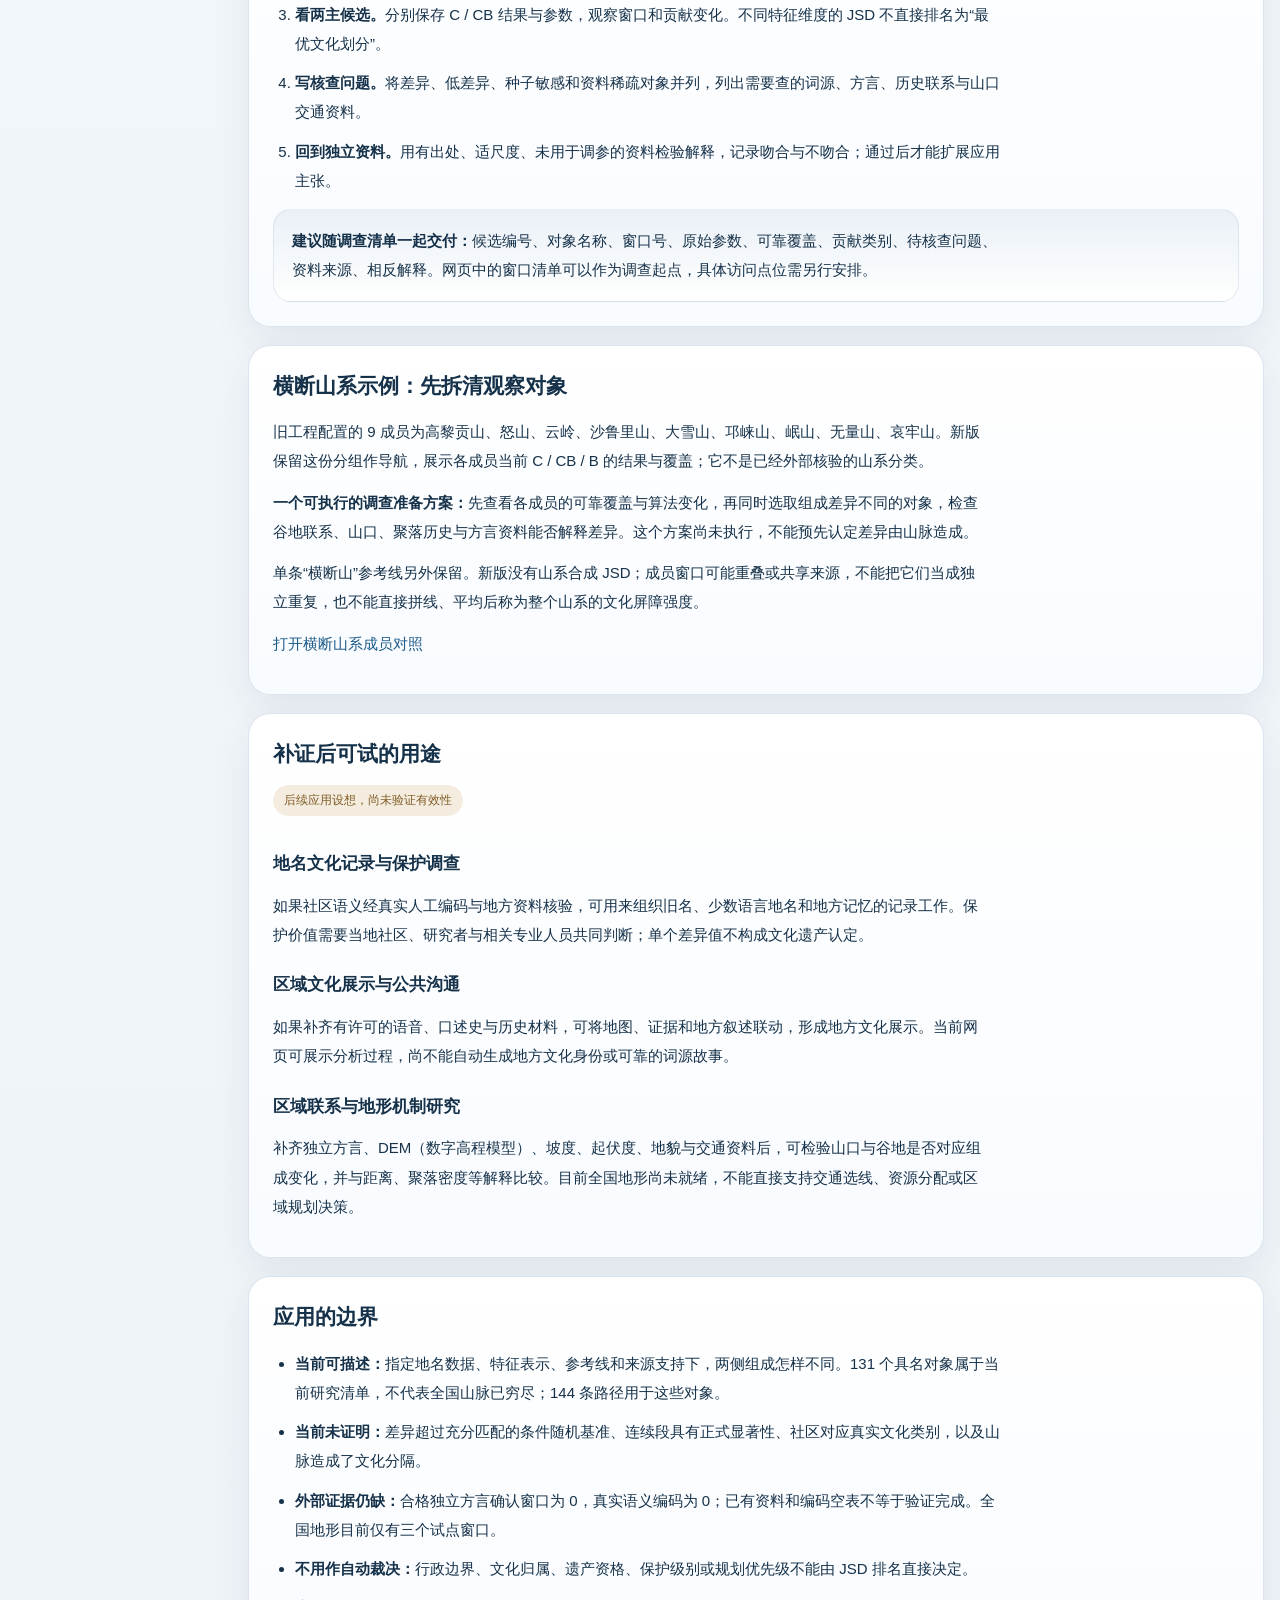
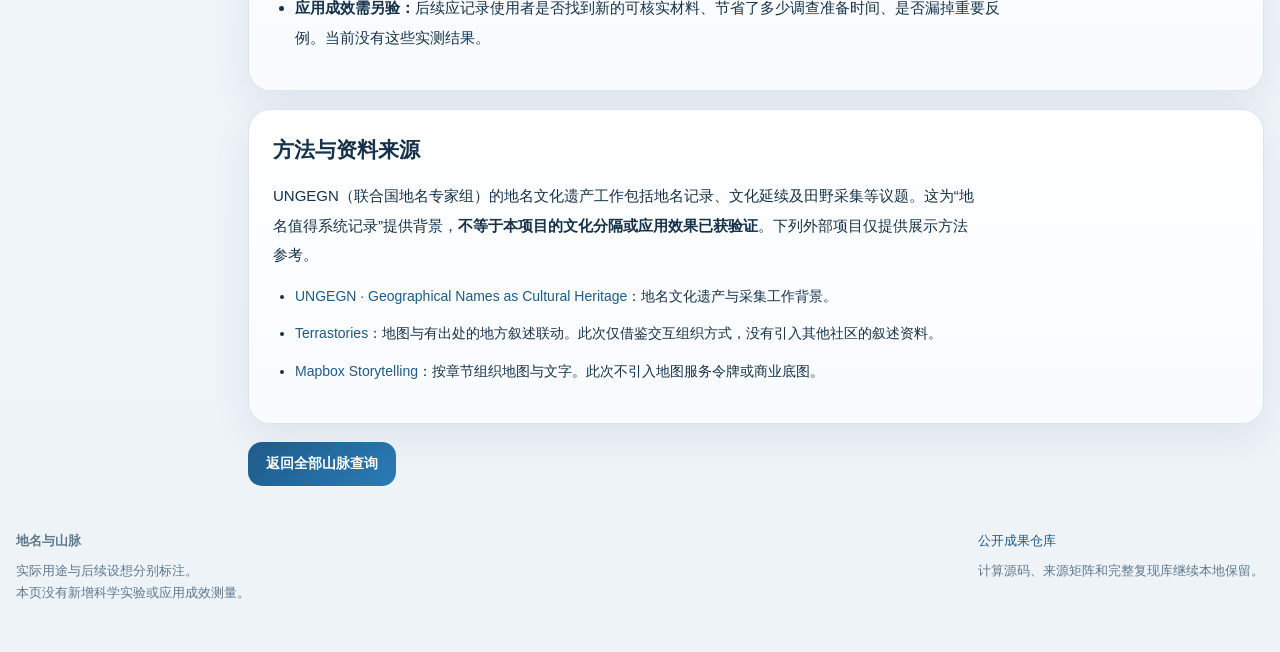
==== commit a142072f: "Restore original interface typography and rounded components for the results explorer" ====
--- a/web/applications.html
+++ b/web/applications.html
@@ -1,18 +1,18 @@
-<!doctype html>
-<html lang="zh-CN">
-<head><meta charset="utf-8"><meta name="viewport" content="width=device-width,initial-scale=1"><meta name="theme-color" content="#f7f9fc"><meta name="description" content="地名社区与山脉两侧组成差异研究的实际用途、调查流程、应用条件与证据限制。"><title>实际应用意义 · 地名与山脉</title><link rel="stylesheet" href="style.css?v=20261027c"></head>
-<body><a class="skip-link" href="#main">跳到主要内容</a>
-<header class="topbar"><a class="brand" href="index.html"><span class="brand-symbol">山</span> 地名与山脉 <span class="brand-sub">研究成果档案</span></a><nav aria-label="页面导航"><a href="index.html#explore">全部山脉</a><a href="applications.html" aria-current="page">应用意义</a><a href="index.html#evidence">证据关口</a><a href="index.html#figures">图表与资料</a></nav><span class="edition">2026.10.27 阶段成果</span></header>
-<main id="main"><section class="app-hero"><p class="eyebrow">从研究结果到实际使用</p><h1>把地名中的空间线索，<br>带回地方与田野</h1><p>这项研究把大范围村级地名整理成可比较的特征社区，再观察指定山脉参考线两侧的组成差异。当前最直接的价值，是让调查对象、资料对照和证据缺口有据可查。</p><a class="app-back" href="index.html#explore">浏览全部 131 个山脉对象</a></section>
-<div class="application-layout"><aside class="app-toc" aria-label="应用页面目录"><a href="#uses">现在可以怎样用</a><a href="#workflow">一次实际使用流程</a><a href="#hengduan">横断山系示例</a><a href="#future">补证后可试的用途</a><a href="#limits">应用的边界</a><a href="#sources">方法与资料来源</a></aside><div class="app-content">
-<section id="uses"><h2>现在可以怎样用</h2><p>下面列出当前成果能够辅助的工作。这些是基于现有功能提出的应用方案，尚未通过用户试用、实地调查或成本评估证明成效。</p>
-<article class="use-case"><dl><dt>使用者</dt><dd>地名与文化地理研究者</dd></dl><div><span class="application-status">现在可辅助</span><h3>缩小实地核查范围</h3><p><strong>拿到什么：</strong>全部山脉清单、两候选结果、可靠覆盖、窗口来源数、种子变化范围和类别贡献。</p><p><strong>怎样使用：</strong>在可比支持下，选取差异明显、差异较小及结果不稳定的对象并列调查；无可靠窗口区另列为数据补采对象。</p><p><strong>形成什么：</strong>一份说明“为何调查这里、需要核实什么”的对象清单。它不能自动确定访问村落、受访者或真实交通路线。</p></div></article>
-<article class="use-case"><dl><dt>使用者</dt><dd>地方志与地名文化工作者</dd></dl><div><span class="application-status">现在提供线索</span><h3>组织地方志、旧名与口述材料</h3><p><strong>拿到什么：</strong>某条参考线两侧的组成差异，以及哪些特征社区贡献较大。</p><p><strong>怎样使用：</strong>回到经许可的地名资料，核对原名、旧名、方言读音、词源、建村史与迁徙记载，逐条注明出处和不确定性。</p><p><strong>形成什么：</strong>可追溯的核查问题和资料目录。网页目前没有完成村级词源档案，也没有把字形相同认证为词源相同。</p></div></article>
-<article class="use-case"><dl><dt>使用者</dt><dd>教师、学生与展陈人员</dd></dl><div><span class="application-status">现在可用于方法展示</span><h3>呈现“差异如何得到，证据哪里不足”</h3><p><strong>拿到什么：</strong>可切换的 C / CB 主候选与 B 机制对照、全部 131 对象、沿线曲线、贡献分解和在线图表。</p><p><strong>怎样使用：</strong>比较同一山脉在不同表示下的结果，查看高值窗口的来源支持，再对照无可靠窗口与反向背景结果。</p><p><strong>形成什么：</strong>解释空间比较与研究边界的课堂案例。图中的参考里程是分析坐标，不是可行走的研学线路。</p></div></article>
-</section>
-<section id="workflow"><h2>一次实际使用流程</h2><ol><li><strong>选对象。</strong>从完整清单或地图选择山脉。研究问题先明确是单条参考线还是复合山系。</li><li><strong>查观察资格。</strong>同时记录可靠窗数、线长覆盖与逐窗 NA 原因。没有可靠窗口的地方先补资料；不要用零值代替。</li><li><strong>看两主候选。</strong>分别保存 C / CB 结果与参数，观察窗口和贡献变化。不同特征维度的 JSD 不直接排名为“最优文化划分”。</li><li><strong>写核查问题。</strong>将差异、低差异、种子敏感和资料稀疏对象并列，列出需要查的词源、方言、历史联系与山口交通资料。</li><li><strong>回到独立资料。</strong>用有出处、适尺度、未用于调参的资料检验解释，记录吻合与不吻合；通过后才能扩展应用主张。</li></ol><div class="case-note"><p><strong>建议随调查清单一起交付：</strong>候选编号、对象名称、窗口号、原始参数、可靠覆盖、贡献类别、待核查问题、资料来源、相反解释。网页中的窗口清单可以作为调查起点，具体访问点位需另行安排。</p></div></section>
-<section id="hengduan"><h2>横断山系示例：先拆清观察对象</h2><p>旧工程配置的 9 成员为高黎贡山、怒山、云岭、沙鲁里山、大雪山、邛崃山、岷山、无量山、哀牢山。新版保留这份分组作导航，展示各成员当前 C / CB / B 的结果与覆盖；它不是已经外部核验的山系分类。</p><p><strong>一个可执行的调查准备方案：</strong>先查看各成员的可靠覆盖与算法变化，再同时选取组成差异不同的对象，检查谷地联系、山口、聚落历史与方言资料能否解释差异。这个方案尚未执行，不能预先认定差异由山脉造成。</p><p>单条“横断山”参考线另外保留。新版没有山系合成 JSD；成员窗口可能重叠或共享来源，不能把它们当成独立重复，也不能直接拼线、平均后称为整个山系的文化屏障强度。</p><p><a href="index.html?mountain=%E9%AB%98%E9%BB%8E%E8%B4%A1%E5%B1%B1&amp;candidate=C_T20_base&amp;system=hengduan#explore">打开横断山系成员对照</a></p></section>
-<section id="future"><h2>补证后可试的用途</h2><span class="application-status later">后续应用设想，尚未验证有效性</span><h3>地名文化记录与保护调查</h3><p>如果社区语义经真实人工编码与地方资料核验，可用来组织旧名、少数语言地名和地方记忆的记录工作。保护价值需要当地社区、研究者与相关专业人员共同判断；单个差异值不构成文化遗产认定。</p><h3>区域文化展示与公共沟通</h3><p>如果补齐有许可的语音、口述史与历史材料，可将地图、证据和地方叙述联动，形成地方文化展示。当前网页可展示分析过程，尚不能自动生成地方文化身份或可靠的词源故事。</p><h3>区域联系与地形机制研究</h3><p>补齐独立方言、DEM（数字高程模型）、坡度、起伏度、地貌与交通资料后，可检验山口与谷地是否对应组成变化，并与距离、聚落密度等解释比较。目前全国地形尚未就绪，不能直接支持交通选线、资源分配或区域规划决策。</p></section>
-<section id="limits"><h2>应用的边界</h2><ul><li><strong>当前可描述：</strong>指定地名数据、特征表示、参考线和来源支持下，两侧组成怎样不同。131 个具名对象属于当前研究清单，不代表全国山脉已穷尽；144 条路径用于这些对象。</li><li><strong>当前未证明：</strong>差异超过充分匹配的条件随机基准、连续段具有正式显著性、社区对应真实文化类别，以及山脉造成了文化分隔。</li><li><strong>外部证据仍缺：</strong>合格独立方言确认窗口为 0，真实语义编码为 0；已有资料和编码空表不等于验证完成。全国地形目前仅有三个试点窗口。</li><li><strong>不用作自动裁决：</strong>行政边界、文化归属、遗产资格、保护级别或规划优先级不能由 JSD 排名直接决定。</li><li><strong>应用成效需另验：</strong>后续应记录使用者是否找到新的可核实材料、节省了多少调查准备时间、是否漏掉重要反例。当前没有这些实测结果。</li></ul></section>
-<section id="sources"><h2>方法与资料来源</h2><p>UNGEGN（联合国地名专家组）的地名文化遗产工作包括地名记录、文化延续及田野采集等议题。这为“地名值得系统记录”提供背景，<strong>不等于本项目的文化分隔或应用效果已获验证</strong>。下列外部项目仅提供展示方法参考。</p><ul class="reference-list"><li><a href="https://unstats.un.org/unsd/ungegn/working_groups/wg9.cshtml">UNGEGN · Geographical Names as Cultural Heritage</a>：地名文化遗产与采集工作背景。</li><li><a href="https://github.com/Terrastories/terrastories">Terrastories</a>：地图与有出处的地方叙述联动。此次仅借鉴交互组织方式，没有引入其他社区的叙述资料。</li><li><a href="https://github.com/mapbox/storytelling">Mapbox Storytelling</a>：按章节组织地图与文字。此次不引入地图服务令牌或商业底图。</li><li><a href="design-notes.html">本轮界面参考、检索范围和技能使用记录</a>：包括未能充分访问的平台。</li></ul></section>
-<a class="button" href="index.html#explore">返回全部山脉查询</a></div></div><footer><div><strong>地名与山脉</strong><p>实际用途与后续设想分别标注。<br>本页没有新增科学实验或应用成效测量。</p></div><div><a href="https://github.com/tunjixiao-spec/place_barrier_results">公开成果仓库</a><p>计算源码、来源矩阵和完整复现库继续本地保留。</p></div></footer></main></body></html>
+<!doctype html>
+<html lang="zh-CN">
+<head><meta charset="utf-8"><meta name="viewport" content="width=device-width,initial-scale=1"><meta name="theme-color" content="#eef3f8"><meta name="description" content="地名社区与山脉两侧组成差异研究的实际用途、调查流程、应用条件与证据限制。"><title>实际应用意义 · 地名与山脉</title><link rel="stylesheet" href="article.css?v=20261028-v6"></head>
+<body><a class="skip-link" href="#main">跳到主要内容</a>
+<header class="topbar"><a class="brand" href="index.html"><span class="brand-symbol">山</span> 地名与山脉 <span class="brand-sub">研究成果档案</span></a><nav aria-label="页面导航"><a href="index.html#explore">全部山脉</a><a href="applications.html" aria-current="page">应用意义</a><a href="index.html#network">特征网络</a><a href="index.html#method">数据与方法</a></nav><span class="edition">2026.10.27 阶段成果</span></header>
+<main id="main"><section class="app-hero"><p class="eyebrow">从研究结果到实际使用</p><h1>把地名中的空间线索，<br>带回地方与田野</h1><p>这项研究把大范围村级地名整理成可比较的特征社区，再观察指定山脉参考线两侧的组成差异。当前最直接的价值，是让调查对象、资料对照和证据缺口有据可查。</p><a class="app-back" href="index.html#explore">浏览全部 131 个山脉对象</a></section>
+<div class="application-layout"><aside class="app-toc" aria-label="应用页面目录"><a href="#uses">现在可以怎样用</a><a href="#workflow">一次实际使用流程</a><a href="#hengduan">横断山系示例</a><a href="#future">补证后可试的用途</a><a href="#limits">应用的边界</a><a href="#sources">方法与资料来源</a></aside><div class="app-content">
+<section id="uses"><h2>现在可以怎样用</h2><p>下面列出当前成果能够辅助的工作。这些是基于现有功能提出的应用方案，尚未通过用户试用、实地调查或成本评估证明成效。</p>
+<article class="use-case"><dl><dt>使用者</dt><dd>地名与文化地理研究者</dd></dl><div><span class="application-status">现在可辅助</span><h3>缩小实地核查范围</h3><p><strong>拿到什么：</strong>全部山脉清单、两候选结果、可靠覆盖、窗口来源数、种子变化范围和类别贡献。</p><p><strong>怎样使用：</strong>在可比支持下，选取差异明显、差异较小及结果不稳定的对象并列调查；无可靠窗口区另列为数据补采对象。</p><p><strong>形成什么：</strong>一份说明“为何调查这里、需要核实什么”的对象清单。它不能自动确定访问村落、受访者或真实交通路线。</p></div></article>
+<article class="use-case"><dl><dt>使用者</dt><dd>地方志与地名文化工作者</dd></dl><div><span class="application-status">现在提供线索</span><h3>组织地方志、旧名与口述材料</h3><p><strong>拿到什么：</strong>某条参考线两侧的组成差异，以及哪些特征社区贡献较大。</p><p><strong>怎样使用：</strong>回到经许可的地名资料，核对原名、旧名、方言读音、词源、建村史与迁徙记载，逐条注明出处和不确定性。</p><p><strong>形成什么：</strong>可追溯的核查问题和资料目录。网页目前没有完成村级词源档案，也没有把字形相同认证为词源相同。</p></div></article>
+<article class="use-case"><dl><dt>使用者</dt><dd>教师、学生与展陈人员</dd></dl><div><span class="application-status">现在可用于方法展示</span><h3>呈现“差异如何得到，证据哪里不足”</h3><p><strong>拿到什么：</strong>可切换的 C / CB 主候选与 B 机制对照、全部 131 对象、沿线曲线、贡献分解和在线图表。</p><p><strong>怎样使用：</strong>比较同一山脉在不同表示下的结果，查看高值窗口的来源支持，再对照无可靠窗口与反向背景结果。</p><p><strong>形成什么：</strong>解释空间比较与研究边界的课堂案例。图中的参考里程是分析坐标，不是可行走的研学线路。</p></div></article>
+</section>
+<section id="workflow"><h2>一次实际使用流程</h2><ol><li><strong>选对象。</strong>从完整清单或地图选择山脉。研究问题先明确是单条参考线还是复合山系。</li><li><strong>查观察资格。</strong>同时记录可靠窗数、线长覆盖与逐窗 NA 原因。没有可靠窗口的地方先补资料；不要用零值代替。</li><li><strong>看两主候选。</strong>分别保存 C / CB 结果与参数，观察窗口和贡献变化。不同特征维度的 JSD 不直接排名为“最优文化划分”。</li><li><strong>写核查问题。</strong>将差异、低差异、种子敏感和资料稀疏对象并列，列出需要查的词源、方言、历史联系与山口交通资料。</li><li><strong>回到独立资料。</strong>用有出处、适尺度、未用于调参的资料检验解释，记录吻合与不吻合；通过后才能扩展应用主张。</li></ol><div class="case-note"><p><strong>建议随调查清单一起交付：</strong>候选编号、对象名称、窗口号、原始参数、可靠覆盖、贡献类别、待核查问题、资料来源、相反解释。网页中的窗口清单可以作为调查起点，具体访问点位需另行安排。</p></div></section>
+<section id="hengduan"><h2>横断山系示例：先拆清观察对象</h2><p>旧工程配置的 9 成员为高黎贡山、怒山、云岭、沙鲁里山、大雪山、邛崃山、岷山、无量山、哀牢山。新版保留这份分组作导航，展示各成员当前 C / CB / B 的结果与覆盖；它不是已经外部核验的山系分类。</p><p><strong>一个可执行的调查准备方案：</strong>先查看各成员的可靠覆盖与算法变化，再同时选取组成差异不同的对象，检查谷地联系、山口、聚落历史与方言资料能否解释差异。这个方案尚未执行，不能预先认定差异由山脉造成。</p><p>单条“横断山”参考线另外保留。新版没有山系合成 JSD；成员窗口可能重叠或共享来源，不能把它们当成独立重复，也不能直接拼线、平均后称为整个山系的文化屏障强度。</p><p><a href="index.html?mountain=%E9%AB%98%E9%BB%8E%E8%B4%A1%E5%B1%B1&amp;candidate=C_T20_base&amp;system=hengduan#explore">打开横断山系成员对照</a></p></section>
+<section id="future"><h2>补证后可试的用途</h2><span class="application-status later">后续应用设想，尚未验证有效性</span><h3>地名文化记录与保护调查</h3><p>如果社区语义经真实人工编码与地方资料核验，可用来组织旧名、少数语言地名和地方记忆的记录工作。保护价值需要当地社区、研究者与相关专业人员共同判断；单个差异值不构成文化遗产认定。</p><h3>区域文化展示与公共沟通</h3><p>如果补齐有许可的语音、口述史与历史材料，可将地图、证据和地方叙述联动，形成地方文化展示。当前网页可展示分析过程，尚不能自动生成地方文化身份或可靠的词源故事。</p><h3>区域联系与地形机制研究</h3><p>补齐独立方言、DEM（数字高程模型）、坡度、起伏度、地貌与交通资料后，可检验山口与谷地是否对应组成变化，并与距离、聚落密度等解释比较。目前全国地形尚未就绪，不能直接支持交通选线、资源分配或区域规划决策。</p></section>
+<section id="limits"><h2>应用的边界</h2><ul><li><strong>当前可描述：</strong>指定地名数据、特征表示、参考线和来源支持下，两侧组成怎样不同。131 个具名对象属于当前研究清单，不代表全国山脉已穷尽；144 条路径用于这些对象。</li><li><strong>当前未证明：</strong>差异超过充分匹配的条件随机基准、连续段具有正式显著性、社区对应真实文化类别，以及山脉造成了文化分隔。</li><li><strong>外部证据仍缺：</strong>合格独立方言确认窗口为 0，真实语义编码为 0；已有资料和编码空表不等于验证完成。全国地形目前仅有三个试点窗口。</li><li><strong>不用作自动裁决：</strong>行政边界、文化归属、遗产资格、保护级别或规划优先级不能由 JSD 排名直接决定。</li><li><strong>应用成效需另验：</strong>后续应记录使用者是否找到新的可核实材料、节省了多少调查准备时间、是否漏掉重要反例。当前没有这些实测结果。</li></ul></section>
+<section id="sources"><h2>方法与资料来源</h2><p>UNGEGN（联合国地名专家组）的地名文化遗产工作包括地名记录、文化延续及田野采集等议题。这为“地名值得系统记录”提供背景，<strong>不等于本项目的文化分隔或应用效果已获验证</strong>。下列外部项目仅提供展示方法参考。</p><ul class="reference-list"><li><a href="https://unstats.un.org/unsd/ungegn/working_groups/wg9.cshtml">UNGEGN · Geographical Names as Cultural Heritage</a>：地名文化遗产与采集工作背景。</li><li><a href="https://github.com/Terrastories/terrastories">Terrastories</a>：地图与有出处的地方叙述联动。此次仅借鉴交互组织方式，没有引入其他社区的叙述资料。</li><li><a href="https://github.com/mapbox/storytelling">Mapbox Storytelling</a>：按章节组织地图与文字。此次不引入地图服务令牌或商业底图。</li></ul></section>
+<a class="button" href="index.html#explore">返回全部山脉查询</a></div></div><footer><div><strong>地名与山脉</strong><p>实际用途与后续设想分别标注。<br>本页没有新增科学实验或应用成效测量。</p></div><div><a href="https://github.com/tunjixiao-spec/place_barrier_results">公开成果仓库</a><p>计算源码、来源矩阵和完整复现库继续本地保留。</p></div></footer></main></body></html>
--- a/web/article.css
+++ b/web/article.css
@@ -0,0 +1,38 @@
+@import url("style.css?v=20261028-v6");
+/* Shared publication components, with an article reading layout. */
+body{font-family:"Segoe UI","PingFang SC","Microsoft YaHei",sans-serif}
+.topbar{width:min(1440px,calc(100% - 32px));margin:28px auto 22px;display:flex;justify-content:space-between;align-items:center;gap:20px;flex-wrap:wrap}
+.brand{display:flex;align-items:center;gap:10px;color:var(--text);font-size:21px;font-weight:700}
+.brand-symbol{display:inline-grid;place-items:center;width:44px;height:44px;border:1px solid rgba(30,91,137,.2);border-radius:14px;background:rgba(255,255,255,.8);color:var(--accent);font-size:24px}
+.brand-sub{color:var(--muted);font-size:13px;font-weight:400}
+.topbar nav{display:flex;gap:20px;flex-wrap:wrap;font-size:14px}.topbar nav a[aria-current]{font-weight:700}
+.edition{font-size:12px;color:var(--muted)}
+main{width:min(1440px,calc(100% - 32px));margin:0 auto}
+.app-hero{padding:26px 0 22px;max-width:1000px}
+.eyebrow{color:var(--accent);font-size:12px;font-weight:700;letter-spacing:.12em;margin:0 0 10px}
+.app-hero h1{font-family:inherit;font-size:clamp(28px,3vw,42px);line-height:1.4;margin:0 0 16px}
+.app-hero p{font-size:15px;color:var(--muted);line-height:1.9;max-width:80ch}
+.app-back{display:inline-flex;align-items:center;min-height:44px;padding:8px 16px;border:1px solid var(--line);border-radius:14px;background:rgba(255,255,255,.8);font-size:14px;font-weight:600}
+.application-layout{display:grid;grid-template-columns:210px minmax(0,1fr);gap:22px;padding:0 0 24px}
+.app-toc{position:sticky;top:20px;align-self:start;display:flex;flex-direction:column;gap:14px;background:rgba(255,255,255,.78);border:1px solid var(--line);border-radius:22px;padding:22px 18px;font-size:14px;box-shadow:var(--shadow)}
+.app-content{min-width:0}.app-content section{background:linear-gradient(180deg,rgba(255,255,255,.97),rgba(248,251,255,.97));border:1px solid rgba(215,225,235,.9);border-radius:22px;box-shadow:var(--shadow);padding:24px;margin-bottom:18px;scroll-margin-top:20px}
+.app-content h2{font-family:inherit;font-size:21px;line-height:1.5;margin:0 0 16px}
+.app-content h3{font-size:17px;margin:22px 0 10px}
+.app-content p,.app-content li{font-size:15px;line-height:1.95;max-width:85ch}
+.app-content p{margin:12px 0}
+.app-content ul,.app-content ol{padding-left:22px}
+.app-content li{margin-bottom:10px;overflow-wrap:anywhere}
+.app-content a{text-underline-offset:3px}
+.use-case{display:grid;grid-template-columns:145px minmax(0,1fr);gap:22px;padding:22px 0;border-bottom:1px solid var(--line)}
+.use-case:last-child{border-bottom:0;padding-bottom:0}.use-case dl{margin:0}.use-case dt{font-size:12px;color:var(--muted)}.use-case dd{margin:8px 0 0;font-size:15px;font-weight:600}
+.use-case h3{margin:0 0 10px}.use-case p{margin:8px 0 0}
+.case-note{padding:16px 18px;border-radius:18px;background:linear-gradient(180deg,rgba(30,91,137,.07),rgba(255,255,255,.95));border:1px solid rgba(30,91,137,.1)}
+.case-note p{margin:0}
+.application-status{display:inline-block;padding:5px 11px;border-radius:999px;font-size:12px;background:#e8f1f8;color:var(--accent);margin-bottom:12px}
+.application-status.later{background:#f4eddf;color:#815b26}
+.reference-list li{font-size:14px}
+.button{display:inline-flex;align-items:center;min-height:44px;border-radius:14px;padding:10px 18px;background:linear-gradient(135deg,var(--accent),#2a7bb7);color:#fff;font-weight:600}
+footer{display:flex;justify-content:space-between;gap:20px;padding:20px 0 40px;color:var(--muted);font-size:13px;flex-wrap:wrap}footer p{margin:8px 0}
+.skip-link:not(:focus){position:absolute;width:1px;height:1px;overflow:hidden;clip-path:inset(50%)}.skip-link:focus{position:fixed;top:8px;left:8px;z-index:10000;background:white;padding:10px}
+@media(max-width:1000px){.application-layout{grid-template-columns:180px minmax(0,1fr)}.brand-sub,.edition{display:none}}
+@media(max-width:760px){.topbar,main{width:calc(100% - 20px)}.topbar{margin-top:18px;gap:14px}.topbar nav{gap:16px;font-size:13px}.application-layout{display:block}.app-toc{position:static;flex-direction:row;flex-wrap:wrap;gap:10px 18px;padding:16px;margin-bottom:18px;border-radius:18px;font-size:13px}.app-hero{padding-top:18px}.app-content section{padding:20px 16px;border-radius:18px}.use-case{grid-template-columns:1fr;gap:12px}.use-case dl dt,.use-case dl dd{display:inline;margin:0 8px 0 0;font-size:13px}.app-content p,.app-content li{font-size:14px}}
